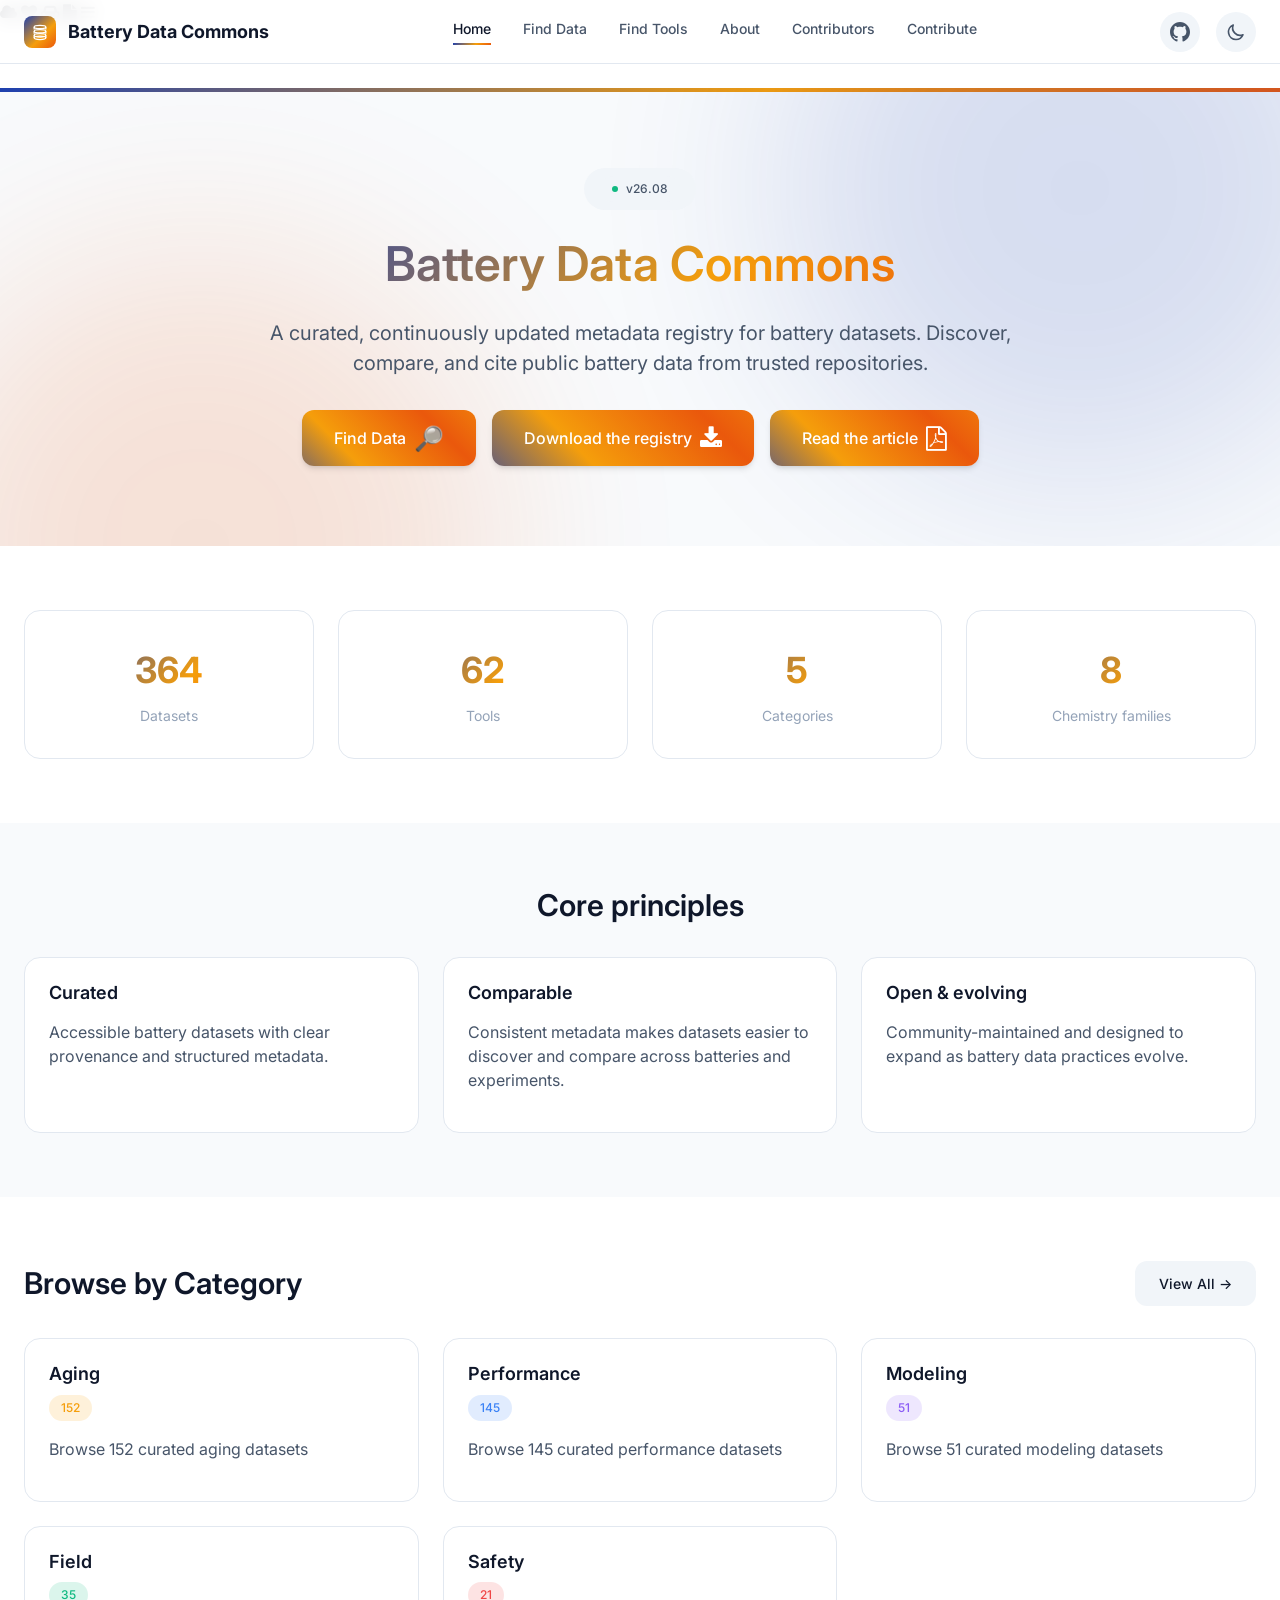
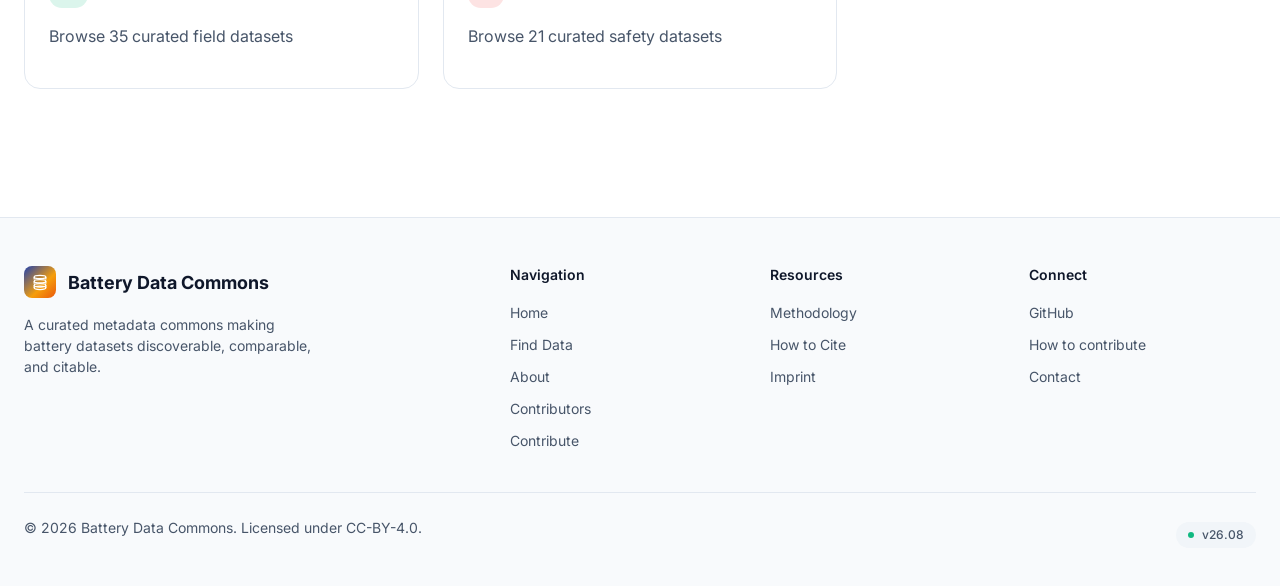
==== BatteryDataCommons/index.html @ bd3ab583 "Update index.html" ====
<!DOCTYPE html>
<html lang="en">

<head>
  <meta charset="UTF-8">
  <script>
    (function () {
      const savedTheme = localStorage.getItem('bdc-theme') || 'light';
      document.documentElement.setAttribute('data-theme', savedTheme);
    })();
  </script>
  <meta name="viewport" content="width=device-width, initial-scale=1.0">
  <title>Battery Data Commons — Curated Metadata for Battery Datasets</title>
  <meta name="description"
    content="A curated, continuously updated metadata commons for battery datasets. Discover, compare, and cite public battery datasets from trusted repositories.">

  <!-- Fonts -->
  <link rel="preconnect" href="https://fonts.googleapis.com">
  <link rel="preconnect" href="https://fonts.gstatic.com" crossorigin>
  <link
    href="https://fonts.googleapis.com/css2?family=Inter:wght@400;500;600;700&family=JetBrains+Mono:wght@400;500&display=swap"
    rel="stylesheet">
  <!-- Styles -->
  <link rel="stylesheet" href="css/variables.css">
  <link rel="stylesheet" href="css/base.css">
  <link rel="stylesheet" href="css/components.css">
  <link rel="stylesheet" href="css/pages.css">
  <link rel="stylesheet" href="https://cdnjs.cloudflare.com/ajax/libs/font-awesome/4.7.0/css/font-awesome.min.css">

</head>

<body>
<i class="fa fa-cloud"></i>
<i class="fa fa-heart"></i>
<i class="fa fa-car"></i>
<i class="fa fa-file"></i>
<i class="fa fa-bars"></i>

  
  <!-- Navigation -->
  <nav class="nav">
    <div class="nav-inner">
      <a href="index.html" class="nav-logo">
        <div class="nav-logo-icon">
          <svg width="20" height="20" viewBox="0 0 24 24" fill="none" stroke="white" stroke-width="1.5">
            <!-- Bottom dataset container -->
            <ellipse cx="12" cy="19" rx="7" ry="2" />
            <path d="M5 16 L5 19 M19 16 L19 19" />
            <ellipse cx="12" cy="16" rx="7" ry="2" />
            <!-- Middle dataset container -->
            <path d="M5 11 L5 14 M19 11 L19 14" />
            <ellipse cx="12" cy="11" rx="7" ry="2" />
            <!-- Top dataset container -->
            <path d="M5 6 L5 9 M19 6 L19 9" />
            <ellipse cx="12" cy="6" rx="7" ry="2" />
          </svg>
        </div>
        <span>Battery Data Commons</span>
      </a>

      <ul class="nav-links">
        <li><a href="index.html" class="active">Home</a></li>
        <li><a href="find-data.html">Find Data</a></li>
        <li><a href="tools.html">Find Tools</a></li>
        <li><a href="about.html">About</a></li>
                <li><a href="members.html">Contributors</a></li>
                <li><a href="contribute.html">Contribute</a></li>
      </ul>

      <div class="nav-actions">
        <a href="https://github.com/BatteryCommons/BatteryCommons.github.io" target="_blank" rel="noopener"
          class="icon-link" aria-label="GitHub Repository">
          <svg xmlns="http://www.w3.org/2000/svg" width="20" height="20" viewBox="0 0 24 24" fill="currentColor"
            stroke="none">
            <path
              d="M12 0c-6.626 0-12 5.373-12 12 0 5.302 3.438 9.8 8.207 11.387.599.111.793-.261.793-.577v-2.234c-3.338.726-4.033-1.416-4.033-1.416-.546-1.387-1.333-1.756-1.333-1.756-1.089-.745.083-.729.083-.729 1.205.084 1.839 1.237 1.839 1.237 1.07 1.834 2.807 1.304 3.492.997.107-.775.418-1.305.762-1.604-2.665-.305-5.467-1.334-5.467-5.931 0-1.311.469-2.381 1.236-3.221-.124-.303-.535-1.524.117-3.176 0 0 1.008-.322 3.301 1.23.957-.266 1.983-.399 3.003-.404 1.02.005 2.047.138 3.006.404 2.291-1.552 3.297-1.23 3.297-1.23.653 1.653.242 2.874.118 3.176.77.84 1.235 1.911 1.235 3.221 0 4.609-2.807 5.624-5.479 5.921.43.372.823 1.102.823 2.222v3.293c0 .319.192.694.801.576 4.765-1.589 8.199-6.086 8.199-11.386 0-6.627-5.373-12-12-12z">
            </path>
          </svg>
        </a>
        <button class="theme-toggle" onclick="BDCUI.toggleTheme()" aria-label="Toggle theme">
          <svg xmlns="http://www.w3.org/2000/svg" fill="none" viewBox="0 0 24 24" stroke="currentColor">
            <path stroke-linecap="round" stroke-linejoin="round" stroke-width="2"
              d="M20.354 15.354A9 9 0 018.646 3.646 9.003 9.003 0 0012 21a9.003 9.003 0 008.354-5.646z" />
          </svg>
        </button>
        <button class="nav-toggle" onclick="BDCUI.toggleMobileNav()" aria-label="Toggle menu">
          <svg width="24" height="24" viewBox="0 0 24 24" fill="none" stroke="currentColor" stroke-width="2">
            <line x1="3" y1="6" x2="21" y2="6" />
            <line x1="3" y1="12" x2="21" y2="12" />
            <line x1="3" y1="18" x2="21" y2="18" />
          </svg>
        </button>
      </div>
    </div>
  </nav>

  <main>
    <!-- Hero Section -->
    <section class="hero">
      <div class="hero-bg">
        <div class="hero-bg-gradient"></div>
        <div class="hero-bg-gradient"></div>
      </div>
      <div class="container hero-content">
        <div class="hero-badge">
          <span class="version-badge">v26.08</span>
        </div>
        <h1>Battery Data Commons</h1>
        <p>A curated, continuously updated metadata registry for battery datasets. Discover, compare, and cite public
          battery data from trusted repositories.</p>
        <div class="hero-actions">
          <a href="find-data.html" class="btn btn-primary-animated btn-lg">
            Find Data <i style="font-size:24px" class="fa">&#128270;</i>
          </a>
            <a href="releases/datasets.jsonl" class="btn btn-primary-animated btn-lg">
            Download the registry <i style="font-size:24px" class="fa">&#xf019;</i>
           </a>
          <a href="https://doi.org/10.1016/j.egyai.2021.100081" class="btn btn-primary-animated btn-lg">
            Read the article <i style="font-size:24px" class="fa">&#xf1c1;</i>
          </a>     
        </div>
      </div>
    </section>

    <!-- Stats Section -->
    <section class="section">
      <div class="container">
        <div class="grid grid-4" id="stats-grid">
          <!-- Stats loaded dynamically -->
        </div>
      </div>
    </section>

    <!-- Core Principles Section -->
    <section class="section" style="background: var(--color-bg-secondary);">
      <div class="container">
        <h2 class="text-center mb-8">Core principles</h2>
        <div class="grid grid-3">
          <div class="card">
            <div class="card-header">
              <h3 class="card-title">Curated</h3>
            </div>
            <div class="card-body">
              <p>Accessible battery datasets with clear provenance and structured metadata.</p>
            </div>
          </div>
          <div class="card">
            <div class="card-header">
              <h3 class="card-title">Comparable</h3>
            </div>
            <div class="card-body">
              <p>Consistent metadata makes datasets easier to discover and compare across batteries and experiments.</p>
            </div>
          </div>
          <div class="card">
            <div class="card-header">
              <h3 class="card-title">Open &amp; evolving</h3>
            </div>
            <div class="card-body">
              <p>Community-maintained and designed to expand as battery data practices evolve.</p>
            </div>
          </div>
        </div>
      </div>
    </section>

    <!-- Categories Preview -->
    <section class="section">
      <div class="container">
        <div class="flex justify-between items-center mb-8">
          <h2>Browse by Category</h2>
          <a href="find-data.html" class="btn btn-secondary">View All →</a>
        </div>
        <div class="grid grid-3" id="categories-grid">
          <!-- Categories loaded dynamically -->
        </div>
      </div>
    </section>
  </main>

  <!-- Footer -->
  <footer class="footer">
    <div class="container">
      <div class="footer-grid">
        <div class="footer-brand">
          <a href="index.html" class="nav-logo">
            <div class="nav-logo-icon">
              <svg width="20" height="20" viewBox="0 0 24 24" fill="none" stroke="white" stroke-width="1.5">
                <!-- Bottom dataset container -->
                <ellipse cx="12" cy="19" rx="7" ry="2" />
                <path d="M5 16 L5 19 M19 16 L19 19" />
                <ellipse cx="12" cy="16" rx="7" ry="2" />
                <!-- Middle dataset container -->
                <path d="M5 11 L5 14 M19 11 L19 14" />
                <ellipse cx="12" cy="11" rx="7" ry="2" />
                <!-- Top dataset container -->
                <path d="M5 6 L5 9 M19 6 L19 9" />
                <ellipse cx="12" cy="6" rx="7" ry="2" />
              </svg>
            </div>
            <span>Battery Data Commons</span>
          </a>
          <p>A curated metadata commons making battery datasets discoverable, comparable, and citable.</p>
        </div>
        <div>
          <h4 class="footer-title">Navigation</h4>
          <ul class="footer-links">
            <li><a href="index.html">Home</a></li>
            <li><a href="find-data.html">Find Data</a></li>
            <li><a href="about.html">About</a></li>
                        <li><a href="members.html">Contributors</a></li>
                        <li><a href="contribute.html">Contribute</a></li>
          </ul>
        </div>
        <div>
          <h4 class="footer-title">Resources</h4>
          <ul class="footer-links">
            <li><a href="about.html#methodology">Methodology</a></li>
            <li><a href="about.html#citation">How to Cite</a></li>
            <li><a href="imprint.html">Imprint</a></li>
          </ul>
        </div>
        <div>
          <h4 class="footer-title">Connect</h4>
          <ul class="footer-links">
            <li><a href="https://batterydatacommons.org/BatteryDataCommons" target="_blank"
                rel="noopener">GitHub</a></li>
                        <li><a href="contribute.html">How to contribute</a></li>
            <li><a href="marwan.hassini@univ-eiffel.fr">Contact</a></li>
          </ul>
        </div>
      </div>
      <div class="footer-bottom">
        <p>© 2026 Battery Data Commons. Licensed under CC-BY-4.0.</p>
        <span class="version-badge">v26.08</span>
      </div>
    </div>
  </footer>

  <!-- Scripts -->
  <script src="js/data.js"></script>
  <script src="js/ui.js"></script>
  <script>
    // Initialize homepage
    document.addEventListener('DOMContentLoaded', async function () {
      await BDC.loadCatalogue();
      const stats = BDC.getStats();

      // Render stats
      document.getElementById('stats-grid').innerHTML = BDCUI.renderStatsCards(stats);

      // Render categories
      const categoryCards = Object.entries(stats.categories)
        .sort((a, b) => b[1] - a[1])
        .map(([cat, count]) => `
          <a href="find-data.html?category=${cat}" class="card" style="text-decoration: none;">
            <div class="card-header">
              <h3 class="card-title">${BDC.formatCategory(cat)}</h3>
              <span class="badge badge-${cat}">${count}</span>
            </div>
            <div class="card-body">
              <p>Browse ${count} curated ${BDC.formatCategory(cat).toLowerCase()} datasets</p>
            </div>
          </a>
        `).join('');

      document.getElementById('categories-grid').innerHTML = categoryCards;
    });
  </script>
</body>

</html>
---- BatteryDataCommons/css/variables.css ----
/* ============================================
   Battery Data Commons — Design System Variables
   ============================================ */

:root {
  /* Color Palette — Light Mode */
  --color-bg-primary: #ffffff;
  --color-bg-secondary: #f8fafc;
  --color-bg-tertiary: #f1f5f9;
  --color-bg-card: #ffffff;
  --color-bg-hover: #e2e8f0;

  --color-text-primary: #0f172a;
  --color-text-secondary: #475569;
  --color-text-tertiary: #94a3b8;
  --color-text-inverse: #ffffff;

  /* Accent Colors — Blue Gold Energy Theme */
  --color-accent-primary: #1e40af;
  /* Deep Blue */
  --color-accent-secondary: #f59e0b;
  /* Gold */
  --color-accent-tertiary: #ea580c;
  /* Orange */
  --color-accent-gradient: linear-gradient(135deg, #1e40af 0%, #f59e0b 60%, #ea580c 100%);

  /* Category Colors */
  --color-cat-performance: #3b82f6;
  --color-cat-durability: #f59e0b;
  --color-cat-field: #10b981;
  --color-cat-modelling: #8b5cf6;
  --color-cat-safety: #ef4444;
  --color-cat-diagnostics: #ec4899;

  /* Semantic Colors */
  --color-success: #10b981;
  --color-warning: #f59e0b;
  --color-error: #ef4444;
  --color-info: #0ea5e9;

  /* Borders */
  --color-border: #e2e8f0;
  --color-border-hover: #cbd5e1;

  /* Shadows */
  --shadow-sm: 0 1px 2px 0 rgb(0 0 0 / 0.05);
  --shadow-md: 0 4px 6px -1px rgb(0 0 0 / 0.1), 0 2px 4px -2px rgb(0 0 0 / 0.1);
  --shadow-lg: 0 10px 15px -3px rgb(0 0 0 / 0.1), 0 4px 6px -4px rgb(0 0 0 / 0.1);
  --shadow-xl: 0 20px 25px -5px rgb(0 0 0 / 0.1), 0 8px 10px -6px rgb(0 0 0 / 0.1);
  --shadow-glow: 0 0 20px rgb(14 165 233 / 0.3);

  /* Typography */
  --font-sans: 'Inter', -apple-system, BlinkMacSystemFont, 'Segoe UI', sans-serif;
  --font-mono: 'JetBrains Mono', 'Fira Code', monospace;

  --text-xs: 0.75rem;
  --text-sm: 0.875rem;
  --text-base: 1rem;
  --text-lg: 1.125rem;
  --text-xl: 1.25rem;
  --text-2xl: 1.5rem;
  --text-3xl: 1.875rem;
  --text-4xl: 2.25rem;
  --text-5xl: 3rem;

  --font-normal: 400;
  --font-medium: 500;
  --font-semibold: 600;
  --font-bold: 700;

  --leading-tight: 1.25;
  --leading-normal: 1.5;
  --leading-relaxed: 1.75;

  /* Spacing */
  --space-1: 0.25rem;
  --space-2: 0.5rem;
  --space-3: 0.75rem;
  --space-4: 1rem;
  --space-5: 1.25rem;
  --space-6: 1.5rem;
  --space-8: 2rem;
  --space-10: 2.5rem;
  --space-12: 3rem;
  --space-16: 4rem;
  --space-20: 5rem;
  --space-24: 6rem;

  /* Border Radius */
  --radius-sm: 0.25rem;
  --radius-md: 0.5rem;
  --radius-lg: 0.75rem;
  --radius-xl: 1rem;
  --radius-2xl: 1.5rem;
  --radius-full: 9999px;

  /* Transitions */
  --transition-fast: 150ms ease;
  --transition-base: 200ms ease;
  --transition-slow: 300ms ease;

  /* Layout */
  --max-width: 1280px;
  --nav-height: 4rem;
}

/* Dark Mode */
[data-theme="dark"] {
  --color-bg-primary: #0f172a;
  --color-bg-secondary: #1e293b;
  --color-bg-tertiary: #334155;
  --color-bg-card: #1e293b;
  --color-bg-hover: #334155;

  --color-text-primary: #f8fafc;
  --color-text-secondary: #cbd5e1;
  --color-text-tertiary: #64748b;
  --color-text-inverse: #0f172a;

  --color-border: #334155;
  --color-border-hover: #475569;

  --shadow-sm: 0 1px 2px 0 rgb(0 0 0 / 0.3);
  --shadow-md: 0 4px 6px -1px rgb(0 0 0 / 0.4), 0 2px 4px -2px rgb(0 0 0 / 0.3);
  --shadow-lg: 0 10px 15px -3px rgb(0 0 0 / 0.4), 0 4px 6px -4px rgb(0 0 0 / 0.3);
  --shadow-xl: 0 20px 25px -5px rgb(0 0 0 / 0.5), 0 8px 10px -6px rgb(0 0 0 / 0.4);
}
---- BatteryDataCommons/css/base.css ----
/* ============================================
   Battery Data Commons — Base Styles
   ============================================ */

/* Reset */
*,
*::before,
*::after {
    box-sizing: border-box;
    margin: 0;
    padding: 0;
}

html {
    font-size: 16px;
    scroll-behavior: smooth;
    -webkit-font-smoothing: antialiased;
    -moz-osx-font-smoothing: grayscale;
}

body {
    font-family: var(--font-sans);
    font-size: var(--text-base);
    line-height: var(--leading-normal);
    color: var(--color-text-primary);
    background-color: var(--color-bg-primary);
    min-height: 100vh;
    transition: background-color var(--transition-base), color var(--transition-base);
}

/* Typography */
h1,
h2,
h3,
h4,
h5,
h6 {
    font-weight: var(--font-semibold);
    line-height: var(--leading-tight);
    color: var(--color-text-primary);
}

h1 {
    font-size: var(--text-4xl);
}

h2 {
    font-size: var(--text-3xl);
}

h3 {
    font-size: var(--text-2xl);
}

h4 {
    font-size: var(--text-xl);
}

h5 {
    font-size: var(--text-lg);
}

h6 {
    font-size: var(--text-base);
}

p {
    margin-bottom: var(--space-4);
    color: var(--color-text-secondary);
}

a {
    color: var(--color-accent-primary);
    text-decoration: none;
    transition: color var(--transition-fast);
}

a:hover {
    color: var(--color-accent-secondary);
}

code,
pre {
    font-family: var(--font-mono);
    font-size: var(--text-sm);
}

code {
    background-color: var(--color-bg-tertiary);
    padding: var(--space-1) var(--space-2);
    border-radius: var(--radius-sm);
}

/* Images */
img {
    max-width: 100%;
    height: auto;
    display: block;
}

/* Lists */
ul,
ol {
    padding-left: var(--space-6);
    margin-bottom: var(--space-4);
}

li {
    margin-bottom: var(--space-2);
}

/* Container */
.container {
    max-width: var(--max-width);
    margin: 0 auto;
    padding: 0 var(--space-6);
}

/* Section */
.section {
    padding: var(--space-16) 0;
}

.section-sm {
    padding: var(--space-8) 0;
}

.section-lg {
    padding: var(--space-24) 0;
}

/* Grid */
.grid {
    display: grid;
    gap: var(--space-6);
}

.grid-2 {
    grid-template-columns: repeat(2, 1fr);
}

.grid-3 {
    grid-template-columns: repeat(3, 1fr);
}

.grid-4 {
    grid-template-columns: repeat(4, 1fr);
}

@media (max-width: 1024px) {
    .grid-4 {
        grid-template-columns: repeat(2, 1fr);
    }

    .grid-3 {
        grid-template-columns: repeat(2, 1fr);
    }
}

@media (max-width: 640px) {

    .grid-4,
    .grid-3,
    .grid-2 {
        grid-template-columns: 1fr;
    }
}

/* Flex utilities */
.flex {
    display: flex;
}

.flex-col {
    flex-direction: column;
}

.flex-wrap {
    flex-wrap: wrap;
}

.items-center {
    align-items: center;
}

.items-start {
    align-items: flex-start;
}

.justify-center {
    justify-content: center;
}

.justify-between {
    justify-content: space-between;
}

.gap-2 {
    gap: var(--space-2);
}

.gap-4 {
    gap: var(--space-4);
}

.gap-6 {
    gap: var(--space-6);
}

.gap-8 {
    gap: var(--space-8);
}

/* Text utilities */
.text-center {
    text-align: center;
}

.text-sm {
    font-size: var(--text-sm);
}

.text-lg {
    font-size: var(--text-lg);
}

.text-xl {
    font-size: var(--text-xl);
}

.text-2xl {
    font-size: var(--text-2xl);
}

.text-muted {
    color: var(--color-text-tertiary);
}

.font-medium {
    font-weight: var(--font-medium);
}

.font-semibold {
    font-weight: var(--font-semibold);
}

.font-bold {
    font-weight: var(--font-bold);
}

.font-mono {
    font-family: var(--font-mono);
}

/* Spacing utilities */
.mt-4 {
    margin-top: var(--space-4);
}

.mt-6 {
    margin-top: var(--space-6);
}

.mt-8 {
    margin-top: var(--space-8);
}

.mb-4 {
    margin-bottom: var(--space-4);
}

.mb-6 {
    margin-bottom: var(--space-6);
}

.mb-8 {
    margin-bottom: var(--space-8);
}

/* Visibility */
.sr-only {
    position: absolute;
    width: 1px;
    height: 1px;
    padding: 0;
    margin: -1px;
    overflow: hidden;
    clip: rect(0, 0, 0, 0);
    border: 0;
}

/* Animation */
@keyframes fadeIn {
    from {
        opacity: 0;
        transform: translateY(10px);
    }

    to {
        opacity: 1;
        transform: translateY(0);
    }
}

@keyframes pulse {

    0%,
    100% {
        opacity: 1;
    }

    50% {
        opacity: 0.7;
    }
}

@keyframes shimmer {
    0% {
        background-position: -200% 0;
    }

    100% {
        background-position: 200% 0;
    }
}

.animate-fade-in {
    animation: fadeIn 0.5s ease forwards;
}

.animate-pulse {
    animation: pulse 2s ease-in-out infinite;
}
---- BatteryDataCommons/css/components.css ----
/* ============================================
   Battery Data Commons — Components
   ============================================ */

/* Navigation */
.nav {
    position: fixed;
    top: 0;
    left: 0;
    right: 0;
    height: var(--nav-height);
    background: var(--color-bg-primary);
    border-bottom: 1px solid var(--color-border);
    z-index: 1000;
    backdrop-filter: blur(10px);
    background-color: rgba(255, 255, 255, 0.9);
    transition: background-color var(--transition-base);
}

[data-theme="dark"] .nav {
    background-color: rgba(15, 23, 42, 0.9);
}

.nav-inner {
    max-width: var(--max-width);
    margin: 0 auto;
    padding: 0 var(--space-6);
    height: 100%;
    display: flex;
    align-items: center;
    justify-content: space-between;
}

.nav-logo {
    display: flex;
    align-items: center;
    gap: var(--space-3);
    font-weight: var(--font-bold);
    font-size: var(--text-lg);
    color: var(--color-text-primary);
}

.nav-logo-icon {
    width: 32px;
    height: 32px;
    background: var(--color-accent-gradient);
    border-radius: var(--radius-md);
    display: flex;
    align-items: center;
    justify-content: center;
}

.nav-links {
    display: flex;
    align-items: center;
    gap: var(--space-8);
    list-style: none;
    padding: 0;
    margin: 0;
}

.nav-links a {
    color: var(--color-text-secondary);
    font-weight: var(--font-medium);
    font-size: var(--text-sm);
    padding: var(--space-2) 0;
    position: relative;
    transition: color var(--transition-fast);
}

.nav-links a::after {
    content: '';
    position: absolute;
    bottom: 0;
    left: 0;
    width: 0;
    height: 2px;
    background: var(--color-accent-gradient);
    transition: width var(--transition-base);
}

.nav-links a:hover,
.nav-links a.active {
    color: var(--color-text-primary);
}

.nav-links a:hover::after,
.nav-links a.active::after {
    width: 100%;
}

.nav-actions {
    display: flex;
    align-items: center;
    gap: var(--space-4);
}

/* Theme Toggle */
/* Theme Toggle & Icon Links */
.theme-toggle,
.icon-link {
    background: var(--color-bg-tertiary);
    border: none;
    width: 40px;
    height: 40px;
    border-radius: var(--radius-full);
    display: flex;
    align-items: center;
    justify-content: center;
    cursor: pointer;
    transition: background-color var(--transition-fast);
}

.theme-toggle:hover,
.icon-link:hover {
    background: var(--color-bg-hover);
}

.theme-toggle svg,
.icon-link svg {
    width: 20px;
    height: 20px;
    color: var(--color-text-secondary);
}

/* Buttons */
.btn {
    display: inline-flex;
    align-items: center;
    justify-content: center;
    gap: var(--space-2);
    padding: var(--space-3) var(--space-6);
    font-family: var(--font-sans);
    font-size: var(--text-sm);
    font-weight: var(--font-medium);
    border-radius: var(--radius-lg);
    border: none;
    cursor: pointer;
    transition: all var(--transition-fast);
    text-decoration: none;
}

.btn-primary {
    background: var(--color-accent-gradient);
    color: white;
    box-shadow: var(--shadow-md);
}

.btn-primary:hover {
    transform: translateY(-2px);
    box-shadow: var(--shadow-lg), var(--shadow-glow);
    color: white;
}

/* Animated gradient button for hero CTA */
.btn-primary-animated {
    background: linear-gradient(45deg, #1e40af 0%, #f59e0b 25%, #ea580c 50%, #f59e0b 75%, #1e40af 100%);
    background-size: 200% 200%;
    animation: diagonalFlow 3s ease infinite;
    color: white;
    box-shadow: var(--shadow-md);
}

.btn-primary-animated:hover {
    transform: translateY(-2px);
    box-shadow: var(--shadow-lg), 0 0 20px rgba(245, 158, 11, 0.4);
    color: white;
}

@keyframes diagonalFlow {
    0% {
        background-position: 0% 0%;
    }

    50% {
        background-position: 100% 100%;
    }

    100% {
        background-position: 0% 0%;
    }
}

.btn-secondary {
    background: var(--color-bg-tertiary);
    color: var(--color-text-primary);
}

.btn-secondary:hover {
    background: var(--color-bg-hover);
}

.btn-outline {
    background: transparent;
    border: 1px solid var(--color-border);
    color: var(--color-text-primary);
}

.btn-outline:hover {
    border-color: var(--color-accent-primary);
    color: var(--color-accent-primary);
}

/* Gradient outline button for action links */
.btn-outline-gradient {
    background: transparent;
    border: 2px solid transparent;
    background-image: linear-gradient(var(--color-bg-card), var(--color-bg-card)), var(--color-accent-gradient);
    background-origin: border-box;
    background-clip: padding-box, border-box;
    color: var(--color-accent-primary);
    font-weight: var(--font-semibold);
}

.btn-outline-gradient:hover {
    background-image: var(--color-accent-gradient);
    background-clip: padding-box;
    color: white;
    box-shadow: var(--shadow-md);
}

.btn-lg {
    padding: var(--space-4) var(--space-8);
    font-size: var(--text-base);
}

.btn-sm {
    padding: var(--space-2) var(--space-4);
    font-size: var(--text-xs);
}

/* Cards */
.card {
    background: var(--color-bg-card);
    border: 1px solid var(--color-border);
    border-radius: var(--radius-xl);
    padding: var(--space-6);
    transition: all var(--transition-base);
}

.card:hover {
    border-color: var(--color-border-hover);
    box-shadow: var(--shadow-lg);
    transform: translateY(-2px);
}

.card-header {
    margin-bottom: var(--space-4);
}

.card-title {
    font-size: var(--text-lg);
    font-weight: var(--font-semibold);
    margin-bottom: var(--space-2);
}

.card-subtitle {
    font-size: var(--text-sm);
    color: var(--color-text-tertiary);
}

.card-body {
    color: var(--color-text-secondary);
}

.card-footer {
    margin-top: var(--space-4);
    padding-top: var(--space-4);
    border-top: 1px solid var(--color-border);
}

/* Badges */
.badge {
    display: inline-flex;
    align-items: center;
    padding: var(--space-1) var(--space-3);
    font-size: var(--text-xs);
    font-weight: var(--font-medium);
    border-radius: var(--radius-full);
    background: var(--color-bg-tertiary);
    color: var(--color-text-secondary);
}

.badge-performance {
    background: rgba(59, 130, 246, 0.15);
    color: var(--color-cat-performance);
}

.badge-durability {
    background: rgba(245, 158, 11, 0.15);
    color: var(--color-cat-durability);
}

.badge-field {
    background: rgba(16, 185, 129, 0.15);
    color: var(--color-cat-field);
}

.badge-modelling {
    background: rgba(139, 92, 246, 0.15);
    color: var(--color-cat-modelling);
}

.badge-safety {
    background: rgba(239, 68, 68, 0.15);
    color: var(--color-cat-safety);
}

.badge-diagnostics {
    background: rgba(236, 72, 153, 0.15);
    color: var(--color-cat-diagnostics);
}

/* Stats Card */
.stat-card {
    text-align: center;
    padding: var(--space-8);
}

.stat-value {
    font-size: var(--text-4xl);
    font-weight: var(--font-bold);
    background: var(--color-accent-gradient);
    -webkit-background-clip: text;
    -webkit-text-fill-color: transparent;
    background-clip: text;
}

.stat-label {
    font-size: var(--text-sm);
    color: var(--color-text-tertiary);
    margin-top: var(--space-2);
}

/* Dataset Card */
.dataset-card {
    display: flex;
    flex-direction: column;
}

.dataset-card .card-header {
    display: flex;
    justify-content: space-between;
    align-items: flex-start;
    gap: var(--space-4);
}

.dataset-meta {
    display: flex;
    flex-wrap: wrap;
    gap: var(--space-2);
    margin-top: var(--space-3);
}

.dataset-doi {
    font-family: var(--font-mono);
    font-size: var(--text-xs);
    color: var(--color-text-tertiary);
    margin-top: var(--space-2);
}

/* Input */
.input {
    width: 100%;
    padding: var(--space-3) var(--space-4);
    font-family: var(--font-sans);
    font-size: var(--text-sm);
    color: var(--color-text-primary);
    background: var(--color-bg-secondary);
    border: 1px solid var(--color-border);
    border-radius: var(--radius-lg);
    transition: all var(--transition-fast);
}

.input:focus {
    outline: none;
    border-color: var(--color-accent-primary);
    box-shadow: 0 0 0 3px rgba(14, 165, 233, 0.1);
}

.input::placeholder {
    color: var(--color-text-tertiary);
}

body.modal-open {
    overflow: hidden;
}

.correction-callout {
    padding: var(--space-5) var(--space-6);
    transition: none;
}

.correction-callout:hover {
    border-color: var(--color-border);
    box-shadow: none;
    transform: none;
}

.correction-callout h2 {
    margin-bottom: var(--space-2);
    font-size: var(--text-lg);
}

.correction-callout-inner {
    display: flex;
    justify-content: space-between;
    align-items: flex-start;
    gap: var(--space-4);
}

.correction-callout-inner p {
    margin: 0;
    max-width: 62ch;
    color: var(--color-text-secondary);
    font-size: var(--text-sm);
    line-height: 1.5;
}

.correction-modal {
    position: fixed;
    inset: 0;
    z-index: 1200;
    display: flex;
    align-items: center;
    justify-content: center;
    padding: var(--space-4);
    background: rgba(15, 23, 42, 0.65);
    backdrop-filter: blur(6px);
}

.correction-modal[hidden] {
    display: none;
}

.correction-dialog {
    width: min(100%, 680px);
    background: var(--color-bg-card);
    border: 1px solid var(--color-border);
    border-radius: var(--radius-xl);
    box-shadow: var(--shadow-lg);
    padding: var(--space-6);
}

.correction-dialog-header {
    display: flex;
    justify-content: space-between;
    align-items: flex-start;
    gap: var(--space-4);
    margin-bottom: var(--space-4);
}

.correction-dialog-header h3 {
    margin-bottom: var(--space-2);
}

.correction-summary {
    margin: 0;
    color: var(--color-text-tertiary);
}

.correction-close {
    width: 40px;
    height: 40px;
    border: 1px solid var(--color-border);
    border-radius: var(--radius-full);
    background: transparent;
    color: var(--color-text-secondary);
    cursor: pointer;
    font-size: var(--text-lg);
    line-height: 1;
    transition: all var(--transition-base);
}

.correction-close:hover {
    border-color: var(--color-accent-primary);
    color: var(--color-accent-primary);
}

.correction-form {
    display: flex;
    flex-direction: column;
    gap: var(--space-4);
}

.correction-field {
    display: flex;
    flex-direction: column;
    gap: var(--space-2);
}

.correction-label {
    font-size: var(--text-sm);
    font-weight: var(--font-medium);
}

.correction-textarea {
    min-height: 140px;
    resize: vertical;
    font-family: inherit;
}

.correction-note {
    margin: 0;
    color: var(--color-text-tertiary);
    font-size: var(--text-sm);
}

.correction-actions {
    display: flex;
    justify-content: flex-end;
    gap: var(--space-3);
    flex-wrap: wrap;
}

/* Search Box */
.search-box {
    position: relative;
}

.search-box .search-icon {
    position: absolute;
    left: var(--space-4);
    top: 50%;
    transform: translateY(-50%);
    color: var(--color-text-tertiary);
    width: 20px;
    height: 20px;
}

.search-box .input {
    padding-left: var(--space-12);
}

/* Checkbox & Filter */
.filter-group {
    margin-bottom: var(--space-6);
}

.filter-title {
    font-size: var(--text-sm);
    font-weight: var(--font-semibold);
    color: var(--color-text-primary);
    margin-bottom: var(--space-3);
}

.filter-option {
    display: flex;
    align-items: center;
    gap: var(--space-3);
    padding: var(--space-2) 0;
    cursor: pointer;
}

.filter-option input[type="checkbox"] {
    width: 18px;
    height: 18px;
    accent-color: var(--color-accent-primary);
    cursor: pointer;
}

.filter-option label {
    font-size: var(--text-sm);
    color: var(--color-text-secondary);
    cursor: pointer;
    flex: 1;
}

.filter-option .count {
    font-size: var(--text-xs);
    color: var(--color-text-tertiary);
}

/* Compact chemistry discovery chips — neutral, small, and low-chrome. */
.filter-group-compact {
    margin-bottom: var(--space-6);
}

.filter-chip-list {
    display: flex;
    flex-wrap: wrap;
    gap: 0.4rem;
}

.filter-chip {
    display: inline-flex;
    align-items: center;
    gap: 0.3rem;
    min-height: 28px;
    padding: 0.35rem 0.55rem;
    border: 1px solid var(--color-border);
    border-radius: var(--radius-full);
    background: transparent;
    color: var(--color-text-secondary);
    font-family: var(--font-sans);
    font-size: 0.6875rem;
    font-weight: var(--font-medium);
    line-height: 1;
    cursor: pointer;
    transition: background-color var(--transition-fast), border-color var(--transition-fast), color var(--transition-fast);
}

.filter-chip:hover {
    border-color: var(--color-text-tertiary);
    background: var(--color-bg-secondary);
    color: var(--color-text-primary);
}

.filter-chip.is-active {
    border-color: var(--color-text-primary);
    background: var(--color-text-primary);
    color: var(--color-bg-primary);
}

.filter-chip-count {
    font-size: 0.625rem;
    font-variant-numeric: tabular-nums;
    opacity: 0.58;
}

/* Footer */
.footer {
    background: var(--color-bg-secondary);
    border-top: 1px solid var(--color-border);
    padding: var(--space-12) 0 var(--space-8);
    margin-top: var(--space-16);
}

.footer-grid {
    display: grid;
    grid-template-columns: 2fr 1fr 1fr 1fr;
    gap: var(--space-8);
}

@media (max-width: 768px) {
    .footer-grid {
        grid-template-columns: 1fr;
        gap: var(--space-6);
    }
}

.footer-brand {
    max-width: 300px;
}

.footer-brand p {
    font-size: var(--text-sm);
    margin-top: var(--space-4);
}

.footer-title {
    font-size: var(--text-sm);
    font-weight: var(--font-semibold);
    color: var(--color-text-primary);
    margin-bottom: var(--space-4);
}

.footer-links {
    list-style: none;
    padding: 0;
    margin: 0;
}

.footer-links li {
    margin-bottom: var(--space-2);
}

.footer-links a {
    font-size: var(--text-sm);
    color: var(--color-text-secondary);
}

.footer-links a:hover {
    color: var(--color-accent-primary);
}

.footer-bottom {
    margin-top: var(--space-8);
    padding-top: var(--space-6);
    border-top: 1px solid var(--color-border);
    display: flex;
    justify-content: space-between;
    align-items: center;
    font-size: var(--text-sm);
    color: var(--color-text-tertiary);
}

@media (max-width: 640px) {
    .footer-bottom {
        flex-direction: column;
        gap: var(--space-4);
        text-align: center;
    }
}

/* Version Badge */
.version-badge {
    display: inline-flex;
    align-items: center;
    gap: var(--space-2);
    padding: var(--space-1) var(--space-3);
    background: var(--color-bg-tertiary);
    border-radius: var(--radius-full);
    font-size: var(--text-xs);
    font-weight: var(--font-medium);
    color: var(--color-text-secondary);
}

.version-badge::before {
    content: '';
    width: 6px;
    height: 6px;
    background: var(--color-success);
    border-radius: 50%;
}

/* Mobile Nav */
.nav-toggle {
    display: none;
    background: none;
    border: none;
    padding: var(--space-2);
    cursor: pointer;
}

@media (max-width: 768px) {
    .nav-toggle {
        display: flex;
    }

    .nav-links {
        position: fixed;
        top: var(--nav-height);
        left: 0;
        right: 0;
        background: var(--color-bg-primary);
        border-bottom: 1px solid var(--color-border);
        flex-direction: column;
        padding: var(--space-6);
        gap: var(--space-4);
        transform: translateY(-100%);
        opacity: 0;
        transition: all var(--transition-base);
    }

    .nav-links.open {
        transform: translateY(0);
        opacity: 1;
    }
}

@media (max-width: 640px) {
    .correction-callout-inner,
    .correction-actions {
        flex-direction: column;
        align-items: stretch;
    }

    .correction-dialog {
        padding: var(--space-5);
    }
}
---- BatteryDataCommons/css/pages.css ----
/* ============================================
   Battery Data Commons — Page Layouts
   ============================================ */

/* Main Content Offset */
main {
    padding-top: var(--nav-height);
}

/* Hero Section */
.hero {
    background: var(--color-bg-secondary);
    padding: var(--space-20) 0;
    text-align: center;
    position: relative;
    overflow: hidden;
}

.hero::before {
    content: '';
    position: absolute;
    top: 0;
    left: 0;
    right: 0;
    height: 4px;
    background: var(--color-accent-gradient);
}

.hero-content {
    max-width: 800px;
    margin: 0 auto;
    position: relative;
    z-index: 1;
}

.hero-badge {
    display: inline-flex;
    align-items: center;
    gap: var(--space-2);
    padding: var(--space-2) var(--space-4);
    background: var(--color-bg-tertiary);
    border-radius: var(--radius-full);
    font-size: var(--text-sm);
    color: var(--color-text-secondary);
    margin-bottom: var(--space-6);
}

.hero h1 {
    font-size: var(--text-5xl);
    margin-bottom: var(--space-6);
    background: var(--color-accent-gradient);
    -webkit-background-clip: text;
    -webkit-text-fill-color: transparent;
    background-clip: text;
}

.hero p {
    font-size: var(--text-xl);
    color: var(--color-text-secondary);
    margin-bottom: var(--space-8);
}

.hero-actions {
    display: flex;
    justify-content: center;
    gap: var(--space-4);
    flex-wrap: wrap;
}

/* Background Decoration */
.hero-bg {
    position: absolute;
    inset: 0;
    overflow: hidden;
    pointer-events: none;
}

.hero-bg-gradient {
    position: absolute;
    width: 600px;
    height: 600px;
    border-radius: 50%;
    filter: blur(100px);
    opacity: 0.15;
}

.hero-bg-gradient:nth-child(1) {
    top: -200px;
    right: -100px;
    background: var(--color-accent-primary);
}

.hero-bg-gradient:nth-child(2) {
    bottom: -300px;
    left: -100px;
    background: var(--color-accent-tertiary);
}

/* Find Data Page Layout - Independent Scroll Panels */
.find-data-layout {
    display: grid;
    grid-template-columns: 280px 1fr;
    gap: var(--space-8);
    height: calc(100vh - var(--nav-height) - var(--space-16));
    align-items: stretch;
}

@media (max-width: 1024px) {
    .find-data-layout {
        grid-template-columns: 1fr;
        height: auto;
    }
}

.sidebar {
    position: relative;
    background: var(--color-bg-card);
    border: 1px solid var(--color-border);
    border-radius: var(--radius-xl);
    padding: var(--space-6);
    overflow-y: auto;
    max-height: 100%;
}

/* Custom scrollbar for sidebar */
.sidebar::-webkit-scrollbar {
    width: 6px;
}

.sidebar::-webkit-scrollbar-track {
    background: transparent;
}

.sidebar::-webkit-scrollbar-thumb {
    background: var(--color-border);
    border-radius: 3px;
}

.sidebar::-webkit-scrollbar-thumb:hover {
    background: var(--color-text-tertiary);
}

@media (max-width: 1024px) {
    .sidebar {
        max-height: 400px;
        overflow-y: auto;
    }
}

.results-area {
    overflow-y: auto;
    max-height: 100%;
    padding-right: var(--space-2);
}

/* Custom scrollbar for results */
.results-area::-webkit-scrollbar {
    width: 6px;
}

.results-area::-webkit-scrollbar-track {
    background: transparent;
}

.results-area::-webkit-scrollbar-thumb {
    background: var(--color-border);
    border-radius: 3px;
}

.results-area::-webkit-scrollbar-thumb:hover {
    background: var(--color-text-tertiary);
}

@media (max-width: 1024px) {
    .results-area {
        max-height: none;
        overflow-y: visible;
        padding-right: 0;
    }
}

.results-header {
    display: flex;
    justify-content: space-between;
    align-items: center;
    margin-bottom: var(--space-6);
    flex-wrap: wrap;
    gap: var(--space-4);
    position: sticky;
    top: 0;
    background: var(--color-bg-primary);
    padding: var(--space-2) 0;
    z-index: 10;
}

.results-count {
    font-size: var(--text-lg);
    font-weight: var(--font-semibold);
}

.results-count span {
    color: var(--color-accent-primary);
}

.results-grid {
    display: grid;
    gap: var(--space-4);
}

/* Dataset Detail Page */
.dataset-detail {
    max-width: 900px;
    margin: 0 auto;
}

.dataset-detail-header {
    margin-bottom: var(--space-8);
}

.dataset-detail-header h1 {
    font-size: var(--text-3xl);
    margin-bottom: var(--space-4);
}

.dataset-detail-meta {
    display: flex;
    flex-wrap: wrap;
    gap: var(--space-3);
    margin-bottom: var(--space-4);
}

.dataset-detail-section {
    margin-bottom: var(--space-8);
}

.dataset-detail-section h2 {
    font-size: var(--text-xl);
    margin-bottom: var(--space-4);
    padding-bottom: var(--space-2);
    border-bottom: 1px solid var(--color-border);
}

.dataset-detail-grid {
    display: grid;
    grid-template-columns: repeat(2, 1fr);
    gap: var(--space-4);
}

@media (max-width: 640px) {
    .dataset-detail-grid {
        grid-template-columns: 1fr;
    }
}

.detail-item {
    padding: var(--space-4);
    background: var(--color-bg-secondary);
    border-radius: var(--radius-lg);
}

.detail-item-label {
    font-size: var(--text-xs);
    color: var(--color-text-tertiary);
    text-transform: uppercase;
    letter-spacing: 0.05em;
    margin-bottom: var(--space-1);
}

.detail-item-value {
    font-weight: var(--font-medium);
    color: var(--color-text-primary);
}

.cell-variants-summary {
    color: var(--color-text-secondary);
    margin-bottom: var(--space-4);
}


.variant-values-card {
    padding: var(--space-4);
    background: var(--color-bg-secondary);
    border-radius: var(--radius-lg);
}

.variant-value-group + .variant-value-group {
    margin-top: var(--space-4);
    padding-top: var(--space-4);
    border-top: 1px solid var(--color-border);
}

.variant-value-chips {
    display: flex;
    flex-wrap: wrap;
    gap: var(--space-2);
}

.variant-value-chip {
    display: inline-flex;
    align-items: center;
    padding: var(--space-2) var(--space-3);
    background: var(--color-bg-card);
    border: 1px solid var(--color-border);
    border-radius: var(--radius-full);
    color: var(--color-text-primary);
    font-size: var(--text-sm);
    font-weight: var(--font-medium);
    line-height: 1;
}

.cell-variants-table-wrap {
    overflow-x: auto;
    border: 1px solid var(--color-border);
    border-radius: var(--radius-lg);
    background: var(--color-bg-card);
}

.cell-variants-table {
    width: 100%;
    min-width: 560px;
    border-collapse: collapse;
    font-size: var(--text-sm);
}

.cell-variants-table th,
.cell-variants-table td {
    padding: var(--space-3) var(--space-4);
    text-align: left;
    vertical-align: top;
    border-bottom: 1px solid var(--color-border);
}

.cell-variants-table th {
    background: var(--color-bg-secondary);
    color: var(--color-text-tertiary);
    font-size: var(--text-xs);
    font-weight: var(--font-semibold);
    text-transform: uppercase;
    letter-spacing: 0.05em;
    white-space: nowrap;
}

.cell-variants-table tbody tr:last-child td {
    border-bottom: 0;
}


/* Modern dataset detail — dense technical datasheet */
.dataset-detail {
    max-width: 1120px;
}

.dataset-detail-modern {
    width: 100%;
    padding-bottom: var(--space-12);
}

.dataset-detail-modern .detail-breadcrumb {
    margin-bottom: var(--space-8);
    font-size: 0.8125rem;
}

.detail-hero {
    padding: 0 0 var(--space-8);
    margin-bottom: var(--space-8);
    border-bottom: 1px solid var(--color-border);
}

.detail-kicker {
    display: flex;
    align-items: center;
    gap: var(--space-3);
    margin-bottom: var(--space-4);
    color: var(--color-text-tertiary);
    font-size: var(--text-sm);
}

.detail-kicker .badge {
    padding: 0.35rem 0.65rem;
    font-size: 0.75rem;
    line-height: 1;
}

.detail-hero h1 {
    max-width: 820px;
    margin-bottom: var(--space-3);
    font-size: clamp(1.75rem, 2.6vw, 2.25rem);
    letter-spacing: -0.025em;
    line-height: 1.12;
}

.detail-summary {
    max-width: 820px;
    margin-bottom: var(--space-4);
    color: var(--color-text-secondary);
    font-size: 1.0625rem;
    line-height: 1.65;
}

.detail-meta-line {
    display: flex;
    flex-wrap: wrap;
    align-items: center;
    gap: 0;
    margin-top: var(--space-3);
    color: var(--color-text-tertiary);
    font-size: var(--text-sm);
}

.detail-meta-item {
    display: inline-flex;
    align-items: center;
}

.detail-meta-item:not(:last-child)::after {
    content: '·';
    margin: 0 var(--space-2);
    color: var(--color-border);
}

.detail-actions {
    display: flex;
    flex-wrap: wrap;
    gap: var(--space-2);
    margin-top: var(--space-6);
}

.detail-action {
    display: inline-flex;
    align-items: center;
    justify-content: center;
    min-height: 38px;
    padding: 0.5rem 0.8rem;
    border: 1px solid var(--color-border);
    border-radius: 10px;
    background: var(--color-bg-primary);
    color: var(--color-text-primary);
    font-size: var(--text-sm);
    font-weight: var(--font-medium);
    line-height: 1;
    cursor: pointer;
    transition: background-color var(--transition-fast), border-color var(--transition-fast), transform var(--transition-fast);
}

.detail-action:hover {
    background: var(--color-bg-secondary);
    border-color: var(--color-text-tertiary);
    color: var(--color-text-primary);
}

.detail-action-primary {
    border-color: var(--color-text-primary);
    background: var(--color-text-primary);
    color: var(--color-bg-primary);
}

.detail-action-primary:hover {
    background: var(--color-text-secondary);
    border-color: var(--color-text-secondary);
    color: var(--color-bg-primary);
}

.detail-action.is-disabled {
    cursor: default;
    opacity: 0.65;
}

.dataset-detail-modern .detail-modern-section,
.dataset-detail-modern > .dataset-detail-section {
    margin-bottom: var(--space-10);
}

.dataset-detail-modern .detail-section-heading {
    display: flex;
    align-items: baseline;
    justify-content: space-between;
    margin-bottom: var(--space-5);
    padding-bottom: var(--space-3);
    border-bottom: 1px solid var(--color-border);
}

.dataset-detail-modern .detail-section-heading h2,
.dataset-detail-modern > .dataset-detail-section > h2 {
    margin: 0;
    padding: 0;
    border: 0;
    font-size: 1.25rem;
    font-weight: var(--font-semibold);
    letter-spacing: -0.015em;
}

.detail-spec-groups {
    display: grid;
    grid-template-columns: repeat(2, minmax(0, 1fr));
    column-gap: clamp(2rem, 5vw, 4.5rem);
    row-gap: var(--space-7);
}

.detail-profile-section .detail-spec-groups {
    grid-template-columns: repeat(3, minmax(0, 1fr));
}

.detail-spec-group h3 {
    margin-bottom: var(--space-2);
    color: var(--color-text-secondary);
    font-size: 0.875rem;
    font-weight: var(--font-semibold);
    letter-spacing: -0.005em;
}

.detail-spec-group dl {
    margin: 0;
    border-top: 1px solid var(--color-border);
}

.detail-spec-row {
    display: grid;
    grid-template-columns: minmax(120px, 43%) minmax(0, 57%);
    gap: var(--space-4);
    align-items: start;
    min-height: 40px;
    padding: 0.55rem 0;
    border-bottom: 1px solid var(--color-border);
}

.detail-spec-row dt,
.detail-spec-row dd {
    margin: 0;
    min-width: 0;
    overflow-wrap: anywhere;
}

.detail-spec-row dt {
    color: var(--color-text-tertiary);
    font-size: 0.8125rem;
    line-height: 1.45;
}

.detail-spec-row dd {
    color: var(--color-text-primary);
    font-size: 0.875rem;
    font-weight: var(--font-medium);
    line-height: 1.45;
}

.detail-spec-row.is-missing dd {
    color: var(--color-text-tertiary);
    font-weight: var(--font-normal);
}

.detail-inline-chips {
    display: flex;
    flex-wrap: wrap;
    gap: 0.3rem;
}

.detail-inline-chip {
    display: inline-flex;
    align-items: center;
    padding: 0.2rem 0.45rem;
    border: 1px solid var(--color-border);
    border-radius: var(--radius-full);
    background: var(--color-bg-secondary);
    color: var(--color-text-primary);
    font-size: 0.75rem;
    font-weight: var(--font-medium);
    line-height: 1.1;
}

.dataset-detail-modern .cell-variants-summary {
    margin-bottom: var(--space-3);
    font-size: var(--text-sm);
}

.dataset-detail-modern .cell-variants-table-wrap {
    border: 0;
    border-top: 1px solid var(--color-border);
    border-bottom: 1px solid var(--color-border);
    border-radius: 0;
    background: transparent;
}

.dataset-detail-modern .cell-variants-table th {
    padding: 0.65rem 0.75rem;
    background: transparent;
    font-size: 0.7rem;
}

.dataset-detail-modern .cell-variants-table td {
    padding: 0.65rem 0.75rem;
    font-size: 0.8125rem;
}

.detail-publication-list {
    border-top: 1px solid var(--color-border);
}

.detail-publication {
    display: flex;
    align-items: flex-start;
    justify-content: space-between;
    gap: var(--space-4);
    padding: 0.8rem 0;
    border-bottom: 1px solid var(--color-border);
    color: var(--color-text-primary);
    font-size: var(--text-sm);
    line-height: 1.5;
}

.detail-publication:hover {
    color: var(--color-accent-primary);
}

.detail-empty-note {
    margin: 0;
    padding: 0.8rem 0;
    border-top: 1px solid var(--color-border);
    border-bottom: 1px solid var(--color-border);
    color: var(--color-text-tertiary);
    font-size: var(--text-sm);
}

.detail-correction {
    display: flex;
    align-items: center;
    justify-content: space-between;
    gap: var(--space-6);
    margin-top: var(--space-12);
    padding: var(--space-5) 0;
    border-top: 1px solid var(--color-border);
    border-bottom: 1px solid var(--color-border);
}

.detail-correction > div {
    display: flex;
    flex-direction: column;
    gap: 0.2rem;
}

.detail-correction strong {
    font-size: var(--text-sm);
}

.detail-correction span {
    color: var(--color-text-tertiary);
    font-size: 0.8125rem;
}

@media (max-width: 900px) {
    .detail-profile-section .detail-spec-groups {
        grid-template-columns: repeat(2, minmax(0, 1fr));
    }
}

@media (max-width: 720px) {
    .dataset-detail {
        max-width: 100%;
    }

    .detail-spec-groups,
    .detail-profile-section .detail-spec-groups {
        grid-template-columns: 1fr;
        row-gap: var(--space-6);
    }

    .detail-hero h1 {
        font-size: 2rem;
    }

    .detail-summary {
        font-size: 1rem;
    }

    .detail-correction {
        align-items: flex-start;
        flex-direction: column;
    }
}

@media (max-width: 480px) {
    .detail-spec-row {
        grid-template-columns: 1fr;
        gap: 0.2rem;
    }

    .detail-actions {
        width: 100%;
    }

    .detail-action {
        flex: 1 1 auto;
    }
}

/* About Page */
.about-content {
    max-width: 800px;
    margin: 0 auto;
}

.about-content h2 {
    font-size: var(--text-2xl);
    margin-top: var(--space-10);
    margin-bottom: var(--space-4);
}

.about-content h3 {
    font-size: var(--text-lg);
    margin-top: var(--space-6);
    margin-bottom: var(--space-3);
}

.about-content ul {
    list-style: none;
    padding: 0;
}

.about-content li {
    position: relative;
    padding-left: var(--space-6);
    margin-bottom: var(--space-3);
}

.about-content li::before {
    content: '';
    position: absolute;
    left: 0;
    top: 0.6em;
    width: 6px;
    height: 6px;
    background: var(--color-accent-primary);
    border-radius: 50%;
}

/* Contribute Page */
.contribute-steps {
    counter-reset: step;
}

.contribute-step {
    display: flex;
    gap: var(--space-6);
    margin-bottom: var(--space-8);
    position: relative;
}

.contribute-step::before {
    counter-increment: step;
    content: counter(step);
    flex-shrink: 0;
    width: 48px;
    height: 48px;
    background: var(--color-accent-gradient);
    color: white;
    border-radius: var(--radius-full);
    display: flex;
    align-items: center;
    justify-content: center;
    font-weight: var(--font-bold);
    font-size: var(--text-lg);
}

.contribute-step:not(:last-child)::after {
    content: '';
    position: absolute;
    left: 23px;
    top: 56px;
    width: 2px;
    height: calc(100% - 40px);
    background: var(--color-border);
}

.contribute-step-content h3 {
    font-size: var(--text-lg);
    margin-bottom: var(--space-2);
}

.contribute-step-content p {
    color: var(--color-text-secondary);
}

/* Empty State */
.empty-state {
    text-align: center;
    padding: var(--space-16) var(--space-8);
}

.empty-state-icon {
    width: 80px;
    height: 80px;
    margin: 0 auto var(--space-6);
    background: var(--color-bg-tertiary);
    border-radius: var(--radius-full);
    display: flex;
    align-items: center;
    justify-content: center;
}

.empty-state-icon svg {
    width: 40px;
    height: 40px;
    color: var(--color-text-tertiary);
}

.empty-state h3 {
    margin-bottom: var(--space-2);
}

.empty-state p {
    color: var(--color-text-secondary);
    max-width: 400px;
    margin: 0 auto;
}

/* Breadcrumb */
.breadcrumb {
    display: flex;
    align-items: center;
    gap: var(--space-2);
    font-size: var(--text-sm);
    color: var(--color-text-tertiary);
    margin-bottom: var(--space-6);
}

.breadcrumb a {
    color: var(--color-text-tertiary);
}

.breadcrumb a:hover {
    color: var(--color-accent-primary);
}

.breadcrumb-separator {
    color: var(--color-text-tertiary);
}
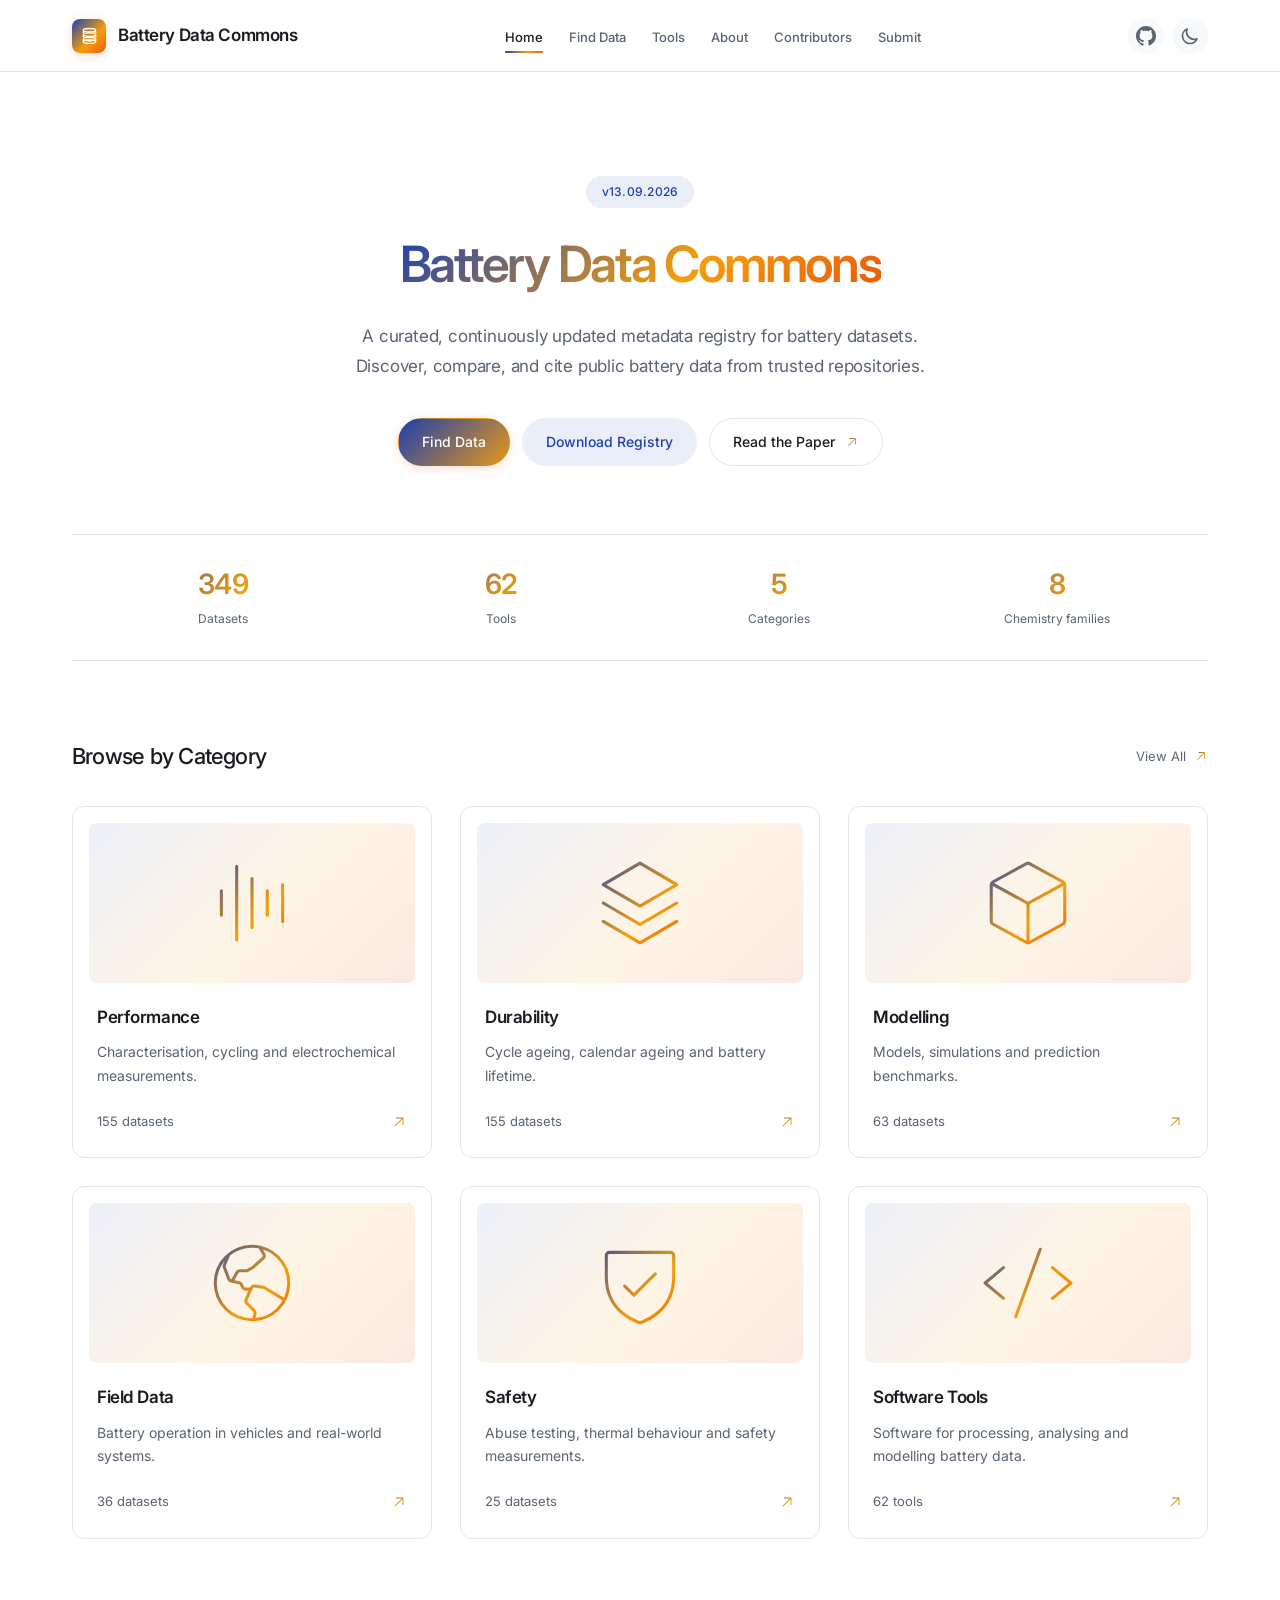
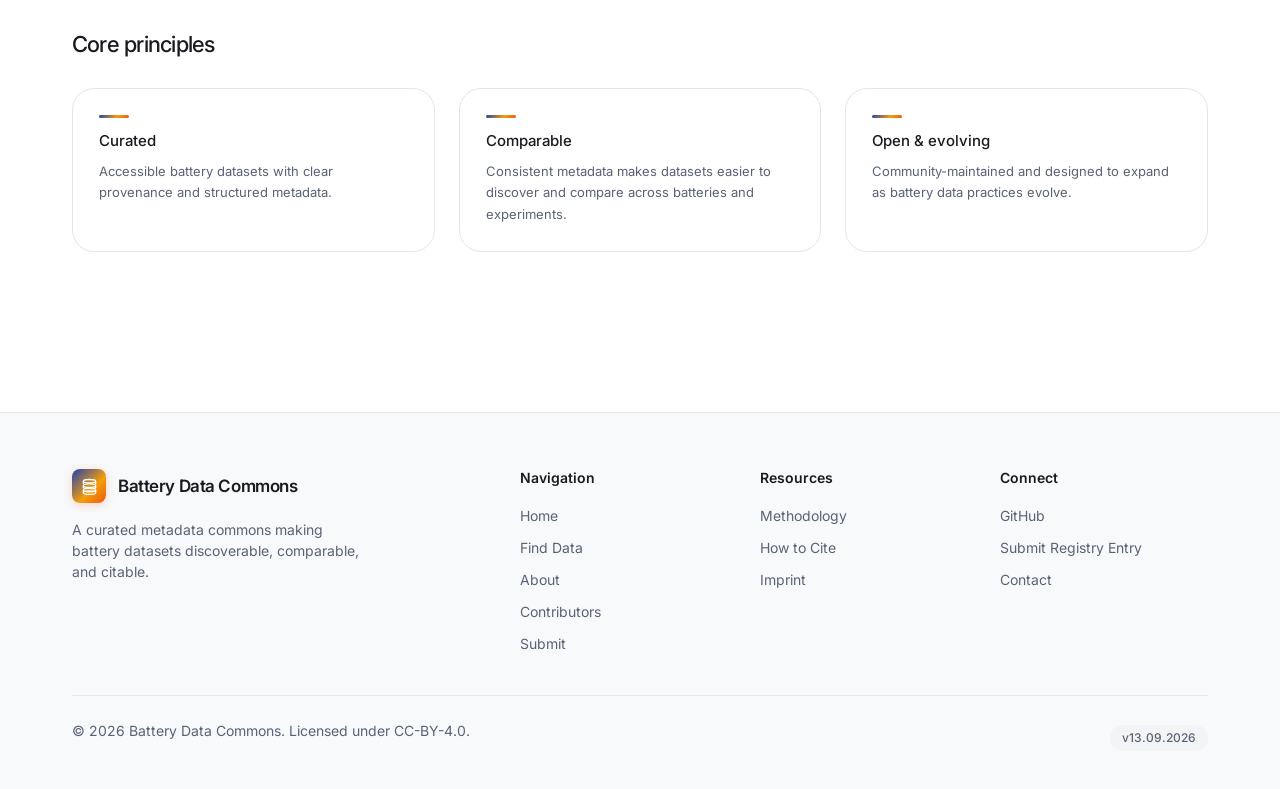
==== commit a102e531: "Release the v13.09.2026 registry and the refreshed interface The published mirror was still serving " ====
--- a/BatteryDataCommons/index.html
+++ b/BatteryDataCommons/index.html
@@ -20,23 +20,17 @@
   <link
     href="https://fonts.googleapis.com/css2?family=Inter:wght@400;500;600;700&family=JetBrains+Mono:wght@400;500&display=swap"
     rel="stylesheet">
+
   <!-- Styles -->
   <link rel="stylesheet" href="css/variables.css">
   <link rel="stylesheet" href="css/base.css">
   <link rel="stylesheet" href="css/components.css">
   <link rel="stylesheet" href="css/pages.css">
-  <link rel="stylesheet" href="https://cdnjs.cloudflare.com/ajax/libs/font-awesome/4.7.0/css/font-awesome.min.css">
-
+
+  <link rel="stylesheet" href="css/catalogue.css?v=20260917a">
 </head>
 
-<body>
-<i class="fa fa-cloud"></i>
-<i class="fa fa-heart"></i>
-<i class="fa fa-car"></i>
-<i class="fa fa-file"></i>
-<i class="fa fa-bars"></i>
-
-  
+<body class="home-page">
   <!-- Navigation -->
   <nav class="nav">
     <div class="nav-inner">
@@ -61,10 +55,10 @@
       <ul class="nav-links">
         <li><a href="index.html" class="active">Home</a></li>
         <li><a href="find-data.html">Find Data</a></li>
-        <li><a href="tools.html">Find Tools</a></li>
+        <li><a href="tools.html">Tools</a></li>
         <li><a href="about.html">About</a></li>
                 <li><a href="members.html">Contributors</a></li>
-                <li><a href="contribute.html">Contribute</a></li>
+                <li><a href="contribute.html">Submit</a></li>
       </ul>
 
       <div class="nav-actions">
@@ -97,33 +91,24 @@
   <main>
     <!-- Hero Section -->
     <section class="hero">
-      <div class="hero-bg">
-        <div class="hero-bg-gradient"></div>
-        <div class="hero-bg-gradient"></div>
-      </div>
       <div class="container hero-content">
-        <div class="hero-badge">
-          <span class="version-badge">v26.08</span>
+        <div class="release-line" data-release-details hidden>
+          <span class="version-badge">v13.09.2026</span>
         </div>
         <h1>Battery Data Commons</h1>
-        <p>A curated, continuously updated metadata registry for battery datasets. Discover, compare, and cite public
-          battery data from trusted repositories.</p>
+        <p class="hero-description"><span>A curated, continuously updated metadata registry for battery datasets.</span>
+          <span>Discover, compare, and cite public battery data from trusted repositories.</span></p>
         <div class="hero-actions">
-          <a href="find-data.html" class="btn btn-primary-animated btn-lg">
-            Find Data <i style="font-size:24px" class="fa">&#128270;</i>
-          </a>
-            <a href="releases/datasets.jsonl" class="btn btn-primary-animated btn-lg">
-            Download the registry <i style="font-size:24px" class="fa">&#xf019;</i>
-           </a>
-          <a href="https://doi.org/10.1016/j.egyai.2021.100081" class="btn btn-primary-animated btn-lg">
-            Read the article <i style="font-size:24px" class="fa">&#xf1c1;</i>
-          </a>     
+          <a href="find-data.html" class="catalogue-primary">Find Data</a>
+          <a data-excel-download class="catalogue-secondary" hidden>Download Registry</a>
+          <a href="https://www.sciencedirect.com/science/article/pii/S2666546821000355?via%3Dihub"
+            class="catalogue-paper" target="_blank" rel="noopener noreferrer">Read the Paper <span class="icon-mask icon-arrow action-arrow" aria-hidden="true"></span></a>
         </div>
       </div>
     </section>
 
     <!-- Stats Section -->
-    <section class="section">
+    <section class="section stats-section">
       <div class="container">
         <div class="grid grid-4" id="stats-grid">
           <!-- Stats loaded dynamically -->
@@ -131,8 +116,20 @@
       </div>
     </section>
 
+    <!-- Categories Preview -->
+    <section class="section category-section">
+      <div class="container">
+        <div class="section-heading">
+          <h2>Browse by Category</h2>
+          <a href="find-data.html" class="section-link">View All <span class="icon-mask icon-arrow action-arrow" aria-hidden="true"></span></a>
+        </div>
+        <div class="grid grid-3" id="categories-grid">
+          <!-- Categories loaded dynamically -->
+        </div>
+      </div>
+    </section>
     <!-- Core Principles Section -->
-    <section class="section" style="background: var(--color-bg-secondary);">
+    <section class="section principles-section">
       <div class="container">
         <h2 class="text-center mb-8">Core principles</h2>
         <div class="grid grid-3">
@@ -164,18 +161,6 @@
       </div>
     </section>
 
-    <!-- Categories Preview -->
-    <section class="section">
-      <div class="container">
-        <div class="flex justify-between items-center mb-8">
-          <h2>Browse by Category</h2>
-          <a href="find-data.html" class="btn btn-secondary">View All →</a>
-        </div>
-        <div class="grid grid-3" id="categories-grid">
-          <!-- Categories loaded dynamically -->
-        </div>
-      </div>
-    </section>
   </main>
 
   <!-- Footer -->
@@ -209,7 +194,7 @@
             <li><a href="find-data.html">Find Data</a></li>
             <li><a href="about.html">About</a></li>
                         <li><a href="members.html">Contributors</a></li>
-                        <li><a href="contribute.html">Contribute</a></li>
+                        <li><a href="contribute.html">Submit</a></li>
           </ul>
         </div>
         <div>
@@ -223,43 +208,56 @@
         <div>
           <h4 class="footer-title">Connect</h4>
           <ul class="footer-links">
-            <li><a href="https://batterydatacommons.org/BatteryDataCommons" target="_blank"
+            <li><a href="https://github.com/BatteryCommons/BatteryCommons.github.io" target="_blank"
                 rel="noopener">GitHub</a></li>
-                        <li><a href="contribute.html">How to contribute</a></li>
-            <li><a href="marwan.hassini@univ-eiffel.fr">Contact</a></li>
+                        <li><a href="contribute.html">Submit Registry Entry</a></li>
+            <li><a href="mailto:contact@battery-data-commons.org">Contact</a></li>
           </ul>
         </div>
       </div>
       <div class="footer-bottom">
         <p>© 2026 Battery Data Commons. Licensed under CC-BY-4.0.</p>
-        <span class="version-badge">v26.08</span>
+        <span class="version-badge">v13.09.2026</span>
       </div>
     </div>
   </footer>
 
   <!-- Scripts -->
-  <script src="js/data.js"></script>
-  <script src="js/ui.js"></script>
+  <script src="js/data.js?v=20260913"></script>
+  <script src="js/ui.js?v=20260913b"></script>
   <script>
     // Initialize homepage
     document.addEventListener('DOMContentLoaded', async function () {
       await BDC.loadCatalogue();
       const stats = BDC.getStats();
+      if (!stats) return;
 
       // Render stats
       document.getElementById('stats-grid').innerHTML = BDCUI.renderStatsCards(stats);
 
       // Render categories
-      const categoryCards = Object.entries(stats.categories)
-        .sort((a, b) => b[1] - a[1])
+      const categoryDescriptions = {
+        performance: 'Characterisation, cycling and electrochemical measurements.',
+        durability: 'Cycle ageing, calendar ageing and battery lifetime.',
+        modelling: 'Models, simulations and prediction benchmarks.',
+        field: 'Battery operation in vehicles and real-world systems.',
+        safety: 'Abuse testing, thermal behaviour and safety measurements.',
+        tools: 'Software for processing, analysing and modelling battery data.'
+      };
+      const categoryCards = ['performance', 'durability', 'modelling', 'field', 'safety', 'tools']
+        .map(cat => [cat, cat === 'tools' ? stats.toolCount || 0 : stats.categories[cat] || 0])
         .map(([cat, count]) => `
-          <a href="find-data.html?category=${cat}" class="card" style="text-decoration: none;">
-            <div class="card-header">
-              <h3 class="card-title">${BDC.formatCategory(cat)}</h3>
-              <span class="badge badge-${cat}">${count}</span>
-            </div>
-            <div class="card-body">
-              <p>Browse ${count} curated ${BDC.formatCategory(cat).toLowerCase()} datasets</p>
+          <a href="${cat === 'tools' ? 'tools.html' : 'find-data.html?category=' + cat}" class="card category-link">
+            <div class="category-visual" aria-hidden="true">
+              <span class="icon-mask category-icon icon-${cat}"></span>
+            </div>
+            <div class="category-copy">
+              <h3 class="card-title">${cat === 'tools' ? 'Software Tools' : BDC.formatCategory(cat)}</h3>
+              <p>${categoryDescriptions[cat]}</p>
+              <div class="category-meta">
+                <span class="category-count">${count} ${cat === 'tools' ? 'tools' : 'datasets'}</span>
+                <span class="icon-mask icon-arrow" aria-hidden="true"></span>
+              </div>
             </div>
           </a>
         `).join('');
@@ -267,6 +265,7 @@
       document.getElementById('categories-grid').innerHTML = categoryCards;
     });
   </script>
+  <script src="js/release.js?v=20260917a"></script>
 </body>
 
 </html>
--- a/BatteryDataCommons/css/pages.css
+++ b/BatteryDataCommons/css/pages.css
@@ -420,9 +420,27 @@
 
 .detail-actions {
     display: flex;
+    flex-direction: column;
+    align-items: flex-start;
+    gap: var(--space-2);
+    margin-top: var(--space-6);
+}
+
+.detail-primary-actions {
+    display: flex;
     flex-wrap: wrap;
     gap: var(--space-2);
-    margin-top: var(--space-6);
+}
+
+.detail-download-list {
+    display: flex;
+    flex-direction: column;
+    align-items: flex-start;
+    gap: var(--space-2);
+}
+
+.detail-download-action {
+    justify-content: flex-start;
 }
 
 .detail-action {
@@ -689,6 +707,106 @@
 
     .detail-action {
         flex: 1 1 auto;
+    }
+
+    .detail-primary-actions,
+    .detail-download-list,
+    .detail-download-action {
+        width: 100%;
+    }
+}
+
+/* Registry Entry Navigation */
+.record-nav {
+    display: grid;
+    grid-template-columns: 1fr auto 1fr;
+    align-items: center;
+    gap: var(--space-6);
+    margin-top: var(--space-12);
+    padding-top: var(--space-8);
+    border-top: 1px solid var(--color-border);
+}
+
+.record-nav-link {
+    display: inline-flex;
+    align-items: center;
+    gap: 12px;
+    max-width: 340px;
+    min-width: 0;
+    padding: 14px 18px;
+    border: 1px solid var(--color-border);
+    border-radius: 12px;
+    background: var(--color-bg-primary);
+    color: var(--color-text-primary);
+    font-size: var(--text-sm);
+    text-decoration: none;
+    transition: border-color 160ms ease, background 160ms ease, box-shadow 160ms ease;
+}
+
+.record-nav-previous {
+    justify-self: start;
+}
+
+.record-nav-next {
+    justify-self: end;
+    justify-content: flex-end;
+    text-align: right;
+}
+
+.record-nav-title {
+    overflow: hidden;
+    text-overflow: ellipsis;
+    white-space: nowrap;
+}
+
+.record-nav-arrow {
+    width: 13px;
+    height: 13px;
+}
+
+.record-nav-arrow-previous {
+    transform: rotate(-135deg);
+}
+
+.record-nav-arrow-next {
+    transform: rotate(45deg);
+}
+
+.record-nav-position {
+    font-size: var(--text-xs);
+    font-weight: var(--font-medium);
+    color: var(--color-text-primary);
+    letter-spacing: 0.02em;
+    white-space: nowrap;
+}
+
+.record-nav-count {
+    margin-left: 6px;
+    font-weight: var(--font-normal);
+    color: var(--color-text-tertiary);
+    font-variant-numeric: tabular-nums;
+}
+
+@media (max-width: 640px) {
+    .record-nav {
+        grid-template-columns: 1fr;
+        gap: var(--space-3);
+        margin-top: var(--space-10);
+    }
+
+    .record-nav-slot:empty {
+        display: none;
+    }
+
+    .record-nav-position {
+        order: -1;
+        justify-self: center;
+    }
+
+    .record-nav-link {
+        max-width: none;
+        width: 100%;
+        justify-self: stretch;
     }
 }
 
@@ -832,4 +950,4 @@
 
 .breadcrumb-separator {
     color: var(--color-text-tertiary);
-}+}
--- a/BatteryDataCommons/css/catalogue.css
+++ b/BatteryDataCommons/css/catalogue.css
@@ -0,0 +1,174 @@
+/* Registry presentation and shared release controls. */
+/* version 17.09.2026 by Shiyun Liu */
+:root {
+  --max-width: 1184px;
+  --nav-height: 72px;
+  --color-bg-secondary: #f8f9fb;
+  --color-bg-tertiary: #f3f4f6;
+  --color-bg-hover: #e9ebef;
+  --color-text-primary: #191b20;
+  --color-text-secondary: #596374;
+  --color-text-tertiary: #687180;
+  --color-border: #e2e6ed;
+  --color-accent-link: var(--color-accent-primary);
+  --color-accent-soft: rgb(30 64 175 / .09);
+  --color-accent-soft-hover: rgb(30 64 175 / .16);
+  --color-accent-wash: linear-gradient(135deg, rgb(30 64 175 / .08) 0%, rgb(245 158 11 / .11) 55%, rgb(234 88 12 / .13) 100%);
+  --shadow-accent: 0 2px 10px rgb(234 88 12 / .22);
+  --shadow-accent-hover: 0 6px 18px rgb(234 88 12 / .3);
+}
+[data-theme="dark"] {
+  --color-bg-primary: #131518;
+  --color-bg-secondary: #1c1f24;
+  --color-bg-tertiary: #252930;
+  --color-bg-hover: #30353e;
+  --color-text-primary: #f4f5f7;
+  --color-text-secondary: #b6becb;
+  --color-text-tertiary: #9ba5b5;
+  --color-border: #343a45;
+  /* Lighter ramp so gradient text and icons keep contrast on dark surfaces. */
+  --color-accent-gradient: linear-gradient(135deg, #60a5fa 0%, #fbbf24 55%, #fb923c 100%);
+  --color-accent-link: #93b4fd;
+  --color-accent-soft: rgb(96 165 250 / .16);
+  --color-accent-soft-hover: rgb(96 165 250 / .26);
+  --color-accent-wash: linear-gradient(135deg, rgb(96 165 250 / .12) 0%, rgb(251 191 36 / .12) 55%, rgb(251 146 60 / .14) 100%);
+  --shadow-accent: 0 2px 10px rgb(0 0 0 / .45);
+  --shadow-accent-hover: 0 6px 18px rgb(0 0 0 / .55);
+}
+[hidden] { display: none !important; }
+.nav { background: var(--color-bg-primary); }
+[data-theme="dark"] .nav { background: var(--color-bg-primary); }
+.nav-inner { gap: 28px; }
+.nav-logo { font-size: 17px; font-weight: 600; letter-spacing: -.025em; }
+.nav-logo-icon { flex-shrink: 0; width: 34px; height: 34px; color: #fff; background: var(--color-accent-gradient); border-radius: var(--radius-md); box-shadow: var(--shadow-accent); }
+.nav-logo-icon svg { width: 21px; height: 21px; stroke: currentColor; }
+.nav-links { gap: 26px; }
+.nav-links li { margin: 0; }
+.nav-links a { font-size: 13px; }
+.nav-links a::after { background: var(--color-accent-gradient); height: 2px; border-radius: 2px; }
+.nav-actions { gap: 8px; }
+.theme-toggle, .icon-link { width: 36px; height: 36px; background: var(--color-bg-secondary); }
+.nav-toggle { color: var(--color-text-primary); }
+.catalogue-primary, .catalogue-secondary, .catalogue-paper {
+  min-height: 48px;
+  padding: 0 23px;
+  border: 1px solid transparent;
+  border-radius: 999px;
+  display: inline-flex;
+  align-items: center;
+  justify-content: center;
+  gap: 10px;
+  font-size: 14px;
+  font-weight: 500;
+  text-decoration: none;
+  transition: background-position 220ms ease, background-color 150ms ease, border-color 150ms ease, box-shadow 150ms ease, transform 150ms ease;
+}
+.catalogue-primary { background: var(--color-accent-gradient); background-size: 180% 180%; background-position: 0% 0%; color: #fff; box-shadow: var(--shadow-accent); }
+.catalogue-primary:hover { background-position: 100% 100%; color: #fff; box-shadow: var(--shadow-accent-hover); transform: translateY(-1px); }
+/* The dark-mode ramp is light, so the label flips to dark for contrast. */
+[data-theme="dark"] .catalogue-primary,
+[data-theme="dark"] .catalogue-primary:hover { color: #131518; }
+.catalogue-secondary { background: var(--color-accent-soft); color: var(--color-accent-link); }
+.catalogue-secondary:hover { background: var(--color-accent-soft-hover); color: var(--color-accent-link); }
+.catalogue-paper { color: var(--color-text-primary); border-color: var(--color-border); background: var(--color-bg-primary); }
+.catalogue-paper:hover { background: var(--color-bg-secondary); border-color: var(--color-accent-link); color: var(--color-accent-link); }
+/* Icon paths live here so they resolve against this stylesheet, not the page. */
+.icon-mask { display: inline-block; flex-shrink: 0; background: var(--color-accent-gradient); -webkit-mask-position: center; mask-position: center; -webkit-mask-size: contain; mask-size: contain; -webkit-mask-repeat: no-repeat; mask-repeat: no-repeat; }
+.icon-arrow { -webkit-mask-image: url('icons/arrow-up-right.svg'); mask-image: url('icons/arrow-up-right.svg'); }
+.icon-performance { -webkit-mask-image: url('icons/waveform-thin.svg'); mask-image: url('icons/waveform-thin.svg'); }
+.icon-durability { -webkit-mask-image: url('icons/stack-thin.svg'); mask-image: url('icons/stack-thin.svg'); }
+.icon-modelling { -webkit-mask-image: url('icons/cube-thin.svg'); mask-image: url('icons/cube-thin.svg'); }
+.icon-field { -webkit-mask-image: url('icons/globe-hemisphere-west-thin.svg'); mask-image: url('icons/globe-hemisphere-west-thin.svg'); }
+.icon-safety { -webkit-mask-image: url('icons/shield-check-thin.svg'); mask-image: url('icons/shield-check-thin.svg'); }
+.icon-tools { -webkit-mask-image: url('icons/code-thin.svg'); mask-image: url('icons/code-thin.svg'); }
+.action-arrow { width: 14px; height: 14px; }
+a:focus-visible, button:focus-visible { outline: 2px solid var(--color-accent-link); outline-offset: 4px; }
+.release-line { display: flex; justify-content: center; font-size: 12px; color: var(--color-text-secondary); }
+.release-line .version-badge { background: var(--color-accent-soft); border-radius: 999px; padding: 7px 16px; font: inherit; color: var(--color-accent-link); font-weight: 500; letter-spacing: .02em; }
+.version-badge::before { display: none; }
+/* The source action rests level with its siblings and only fills on hover. */
+.detail-action-primary { background: var(--color-bg-primary); border-color: var(--color-border); color: var(--color-text-primary); }
+.detail-action-primary:hover { background: var(--color-accent-gradient); border-color: transparent; color: #fff; }
+[data-theme="dark"] .detail-action-primary:hover { color: #131518; }
+.record-nav-link:hover { border-color: var(--color-accent-link); background: var(--color-bg-secondary); box-shadow: 0 4px 18px rgb(30 64 175 / .1); color: var(--color-accent-link); }
+.results-actions { display: flex; align-items: center; gap: 12px; flex-wrap: wrap; }
+.results-header { flex-wrap: wrap; gap: 12px; }
+.home-page .hero { background: var(--color-bg-primary); padding: 104px 0 68px; }
+.home-page .hero::before { display: none; }
+.home-page .hero-content { max-width: 900px; display: grid; justify-items: center; row-gap: 28px; }
+.home-page .release-line { position: static; margin: 0; }
+.home-page .hero h1 { background: var(--color-accent-gradient); -webkit-background-clip: text; background-clip: text; -webkit-text-fill-color: transparent; color: transparent; font-size: clamp(36px, 4vw, 50px); font-weight: 600; letter-spacing: -.045em; line-height: 1.12; margin: 0; padding-bottom: 2px; }
+.home-page .hero .hero-description { max-width: 690px; margin: 0 auto; font-size: 17px; line-height: 1.75; letter-spacing: -.012em; }
+.home-page .hero-description span { display: block; }
+.home-page .hero-actions { width: 100%; align-items: center; gap: 12px; margin-top: 8px; }
+.home-page .stats-section { padding: 0 0 76px; }
+.home-page #stats-grid { grid-template-columns: repeat(4, 1fr); gap: 0; border: 0; border-block: 1px solid var(--color-border); border-radius: 0; padding: 32px 12px; }
+.home-page .stat-card { padding: 0 16px; border: 0; border-radius: 0; background: none; box-shadow: none; }
+.home-page .stat-value { background: var(--color-accent-gradient); -webkit-background-clip: text; background-clip: text; -webkit-text-fill-color: transparent; color: transparent; font-size: 28px; font-weight: 600; line-height: 1.25; letter-spacing: -.03em; }
+.home-page .stat-label { margin-top: 8px; font-size: 12px; color: var(--color-text-secondary); }
+.home-page .category-section { padding: 0 0 92px; }
+.section-heading { display: flex; align-items: center; justify-content: space-between; gap: 20px; margin-bottom: 30px; }
+.home-page .category-section h2, .home-page .principles-section h2 { font-size: 22px; font-weight: 500; letter-spacing: -.035em; }
+.section-link { display: inline-flex; align-items: center; gap: 8px; color: var(--color-text-secondary); font-size: 13px; padding: 10px 0 10px 12px; }
+.section-link:hover { color: var(--color-accent-link); }
+.home-page #categories-grid { gap: 28px; }
+.home-page .category-link { display: flex; flex-direction: column; padding: 16px; border-radius: 12px; box-shadow: none; background: var(--color-bg-primary); border: 1px solid var(--color-border); text-decoration: none; transition: border-color 160ms ease, box-shadow 160ms ease; }
+.home-page .category-link:hover { transform: none; border-color: var(--color-accent-link); box-shadow: 0 6px 22px rgb(30 64 175 / .12); }
+.category-visual { display: flex; align-items: center; justify-content: center; height: 160px; border-radius: 8px; background: var(--color-accent-wash); }
+.category-visual .category-icon { width: 98px; height: 98px; }
+.category-copy { flex: 1; display: flex; flex-direction: column; padding: 24px 8px 10px; }
+.home-page .category-copy .card-title { font-size: 17px; font-weight: 600; letter-spacing: -.025em; margin-bottom: 12px; }
+.home-page .category-copy p { font-size: 14px; line-height: 1.7; margin: 0 0 24px; }
+.category-meta { display: flex; justify-content: space-between; align-items: center; margin-top: auto; }
+.home-page .category-count { font-size: 13px; color: var(--color-text-secondary); }
+.category-meta .icon-mask { width: 16px; height: 16px; }
+.home-page .principles-section { padding: 0 0 96px; background: var(--color-bg-primary); }
+.home-page .principles-section h2 { text-align: left; margin-bottom: 30px; }
+.home-page .principles-section .card { padding: 26px; border: 1px solid var(--color-border); border-radius: 22px; box-shadow: none; background: var(--color-bg-primary); transition: border-color 160ms ease; }
+.home-page .principles-section .card:hover { transform: none; border-color: var(--color-accent-link); }
+.home-page .principles-section .card-header { padding: 0; margin-bottom: 10px; }
+.home-page .principles-section .card-header::before { content: ''; display: block; width: 30px; height: 3px; border-radius: 3px; background: var(--color-accent-gradient); margin-bottom: 14px; }
+.home-page .principles-section .card-title { font-size: 15px; font-weight: 500; }
+.home-page .principles-section .card-body p { font-size: 13px; line-height: 1.65; margin: 0; }
+.home-page .footer { background: var(--color-bg-secondary); padding-top: 56px; }
+.submission-page .contribute-step::before { background: var(--color-accent-gradient); color: #fff; border: 0; }
+.submission-page .submission-form-link,
+.submission-page .submission-form-link:hover { background: var(--color-accent-soft); color: var(--color-accent-link); border: 1px solid transparent; box-shadow: none; }
+.submission-page .submission-form-link { min-height: 40px; font-size: 13px; }
+.submission-page .submission-form-link:hover { background: var(--color-accent-soft-hover); }
+#tools-grid .tool-link,
+#tools-grid .tool-link:hover { background: transparent; color: var(--color-accent-link); border: 1px solid currentColor; box-shadow: none; }
+#tools-grid .tool-link:hover { background: var(--color-accent-soft); }
+@media (max-width: 1000px) {
+  .nav-toggle { display: flex; }
+  .nav-links { position: absolute; top: var(--nav-height); left: 0; right: 0; display: none; flex-direction: column; background: var(--color-bg-primary); border-bottom: 1px solid var(--color-border); gap: 16px; padding: 24px; transform: none; opacity: 1; transition: none; }
+  .nav-links.open { display: flex; }
+  .nav-logo { font-size: 16px; }
+}
+@media (max-width: 640px) {
+  :root { --nav-height: 64px; }
+  .nav-inner { padding-inline: 18px; gap: 12px; }
+  .nav-logo { font-size: 14px; gap: 8px; }
+  .nav-actions { gap: 4px; flex-shrink: 0; }
+  .theme-toggle, .icon-link { width: 32px; height: 32px; }
+  .nav-toggle { padding: 6px; }
+  .home-page .hero { padding: 62px 0 42px; }
+  .home-page .hero-content { row-gap: 24px; }
+  .home-page .hero h1 { font-size: 36px; letter-spacing: -.04em; }
+  .home-page .hero .hero-description { font-size: 15px; line-height: 1.75; margin-bottom: 0; }
+  .home-page .hero-description span { display: inline; }
+  .home-page .hero-actions { gap: 10px; }
+  .catalogue-primary, .catalogue-secondary, .catalogue-paper { padding-inline: 18px; font-size: 13px; min-height: 46px; }
+  .home-page .stats-section { padding-bottom: 52px; }
+  .home-page #stats-grid { grid-template-columns: repeat(2, 1fr); gap: 24px 0; padding: 24px 8px; }
+  .home-page .stat-value { font-size: 26px; }
+  .home-page .category-section { padding-bottom: 56px; }
+  .home-page .category-section h2, .home-page .principles-section h2 { font-size: 20px; }
+  .section-heading { gap: 12px; margin-bottom: 24px; }
+  .home-page #categories-grid { gap: 24px; }
+  .category-visual { height: 158px; }
+  .home-page .principles-section { padding-bottom: 56px; }
+}
+@media (prefers-reduced-motion: reduce) {
+  .catalogue-primary, .catalogue-secondary, .catalogue-paper, .home-page .category-link { transition: none; }
+}
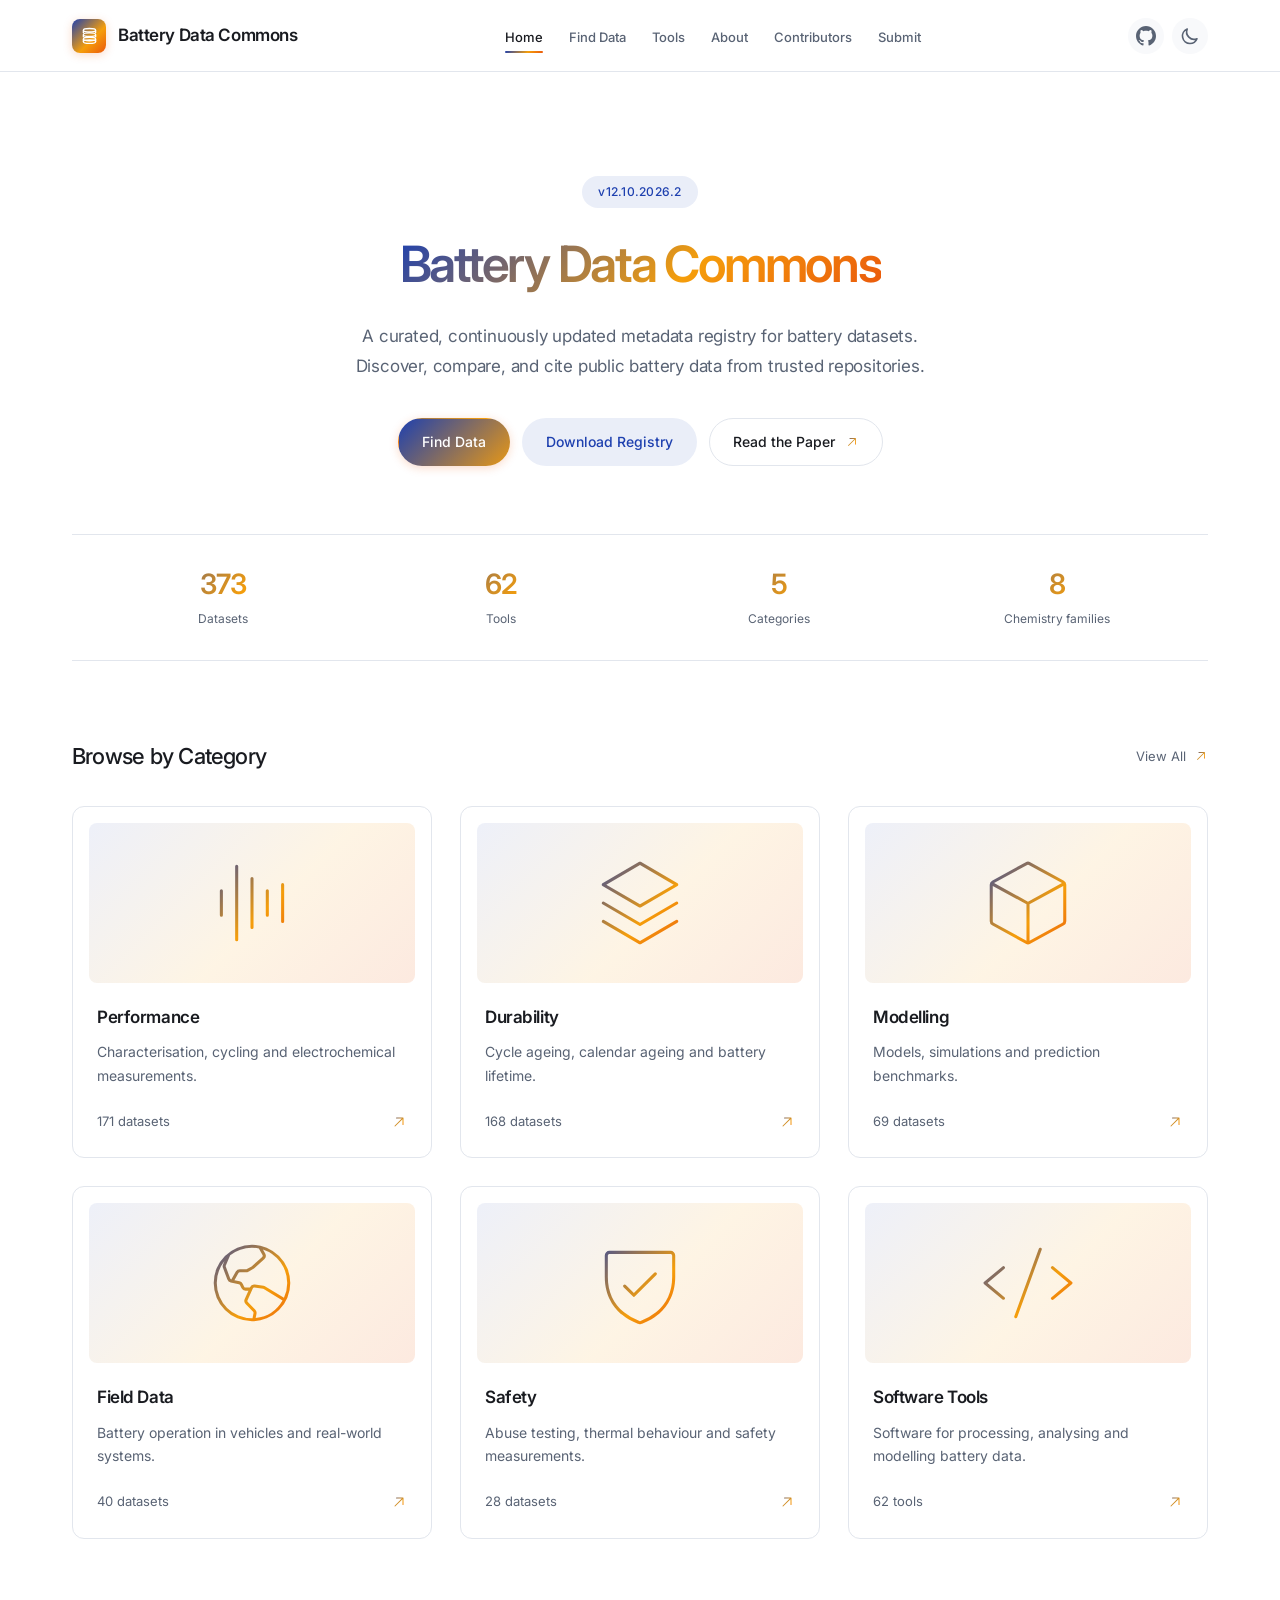
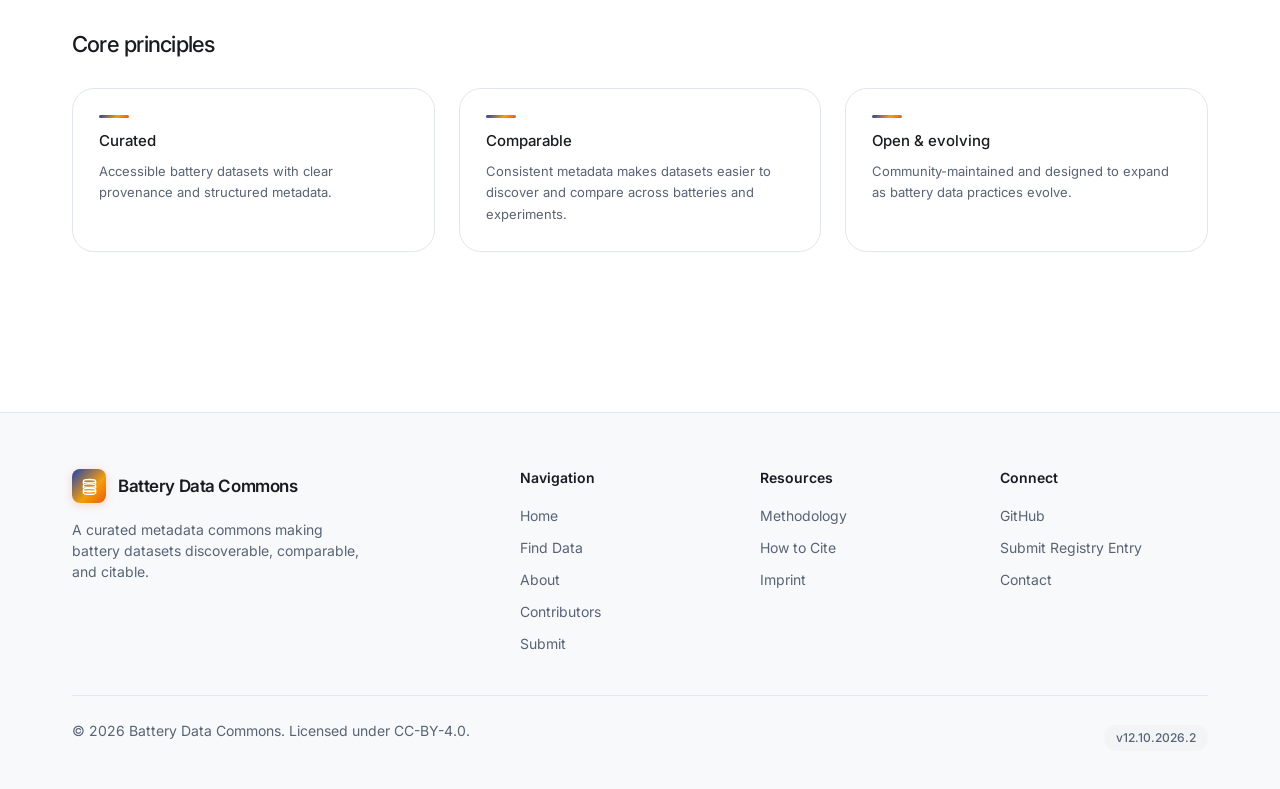
==== commit 4cc3e5b9: "Use G.dosReis@ed.ac.uk as the contact email in the page footers" ====
--- a/BatteryDataCommons/index.html
+++ b/BatteryDataCommons/index.html
@@ -211,7 +211,7 @@
             <li><a href="https://github.com/BatteryCommons/BatteryCommons.github.io" target="_blank"
                 rel="noopener">GitHub</a></li>
                         <li><a href="contribute.html">Submit Registry Entry</a></li>
-            <li><a href="mailto:contact@battery-data-commons.org">Contact</a></li>
+            <li><a href="mailto:G.dosReis@ed.ac.uk">Contact</a></li>
           </ul>
         </div>
       </div>
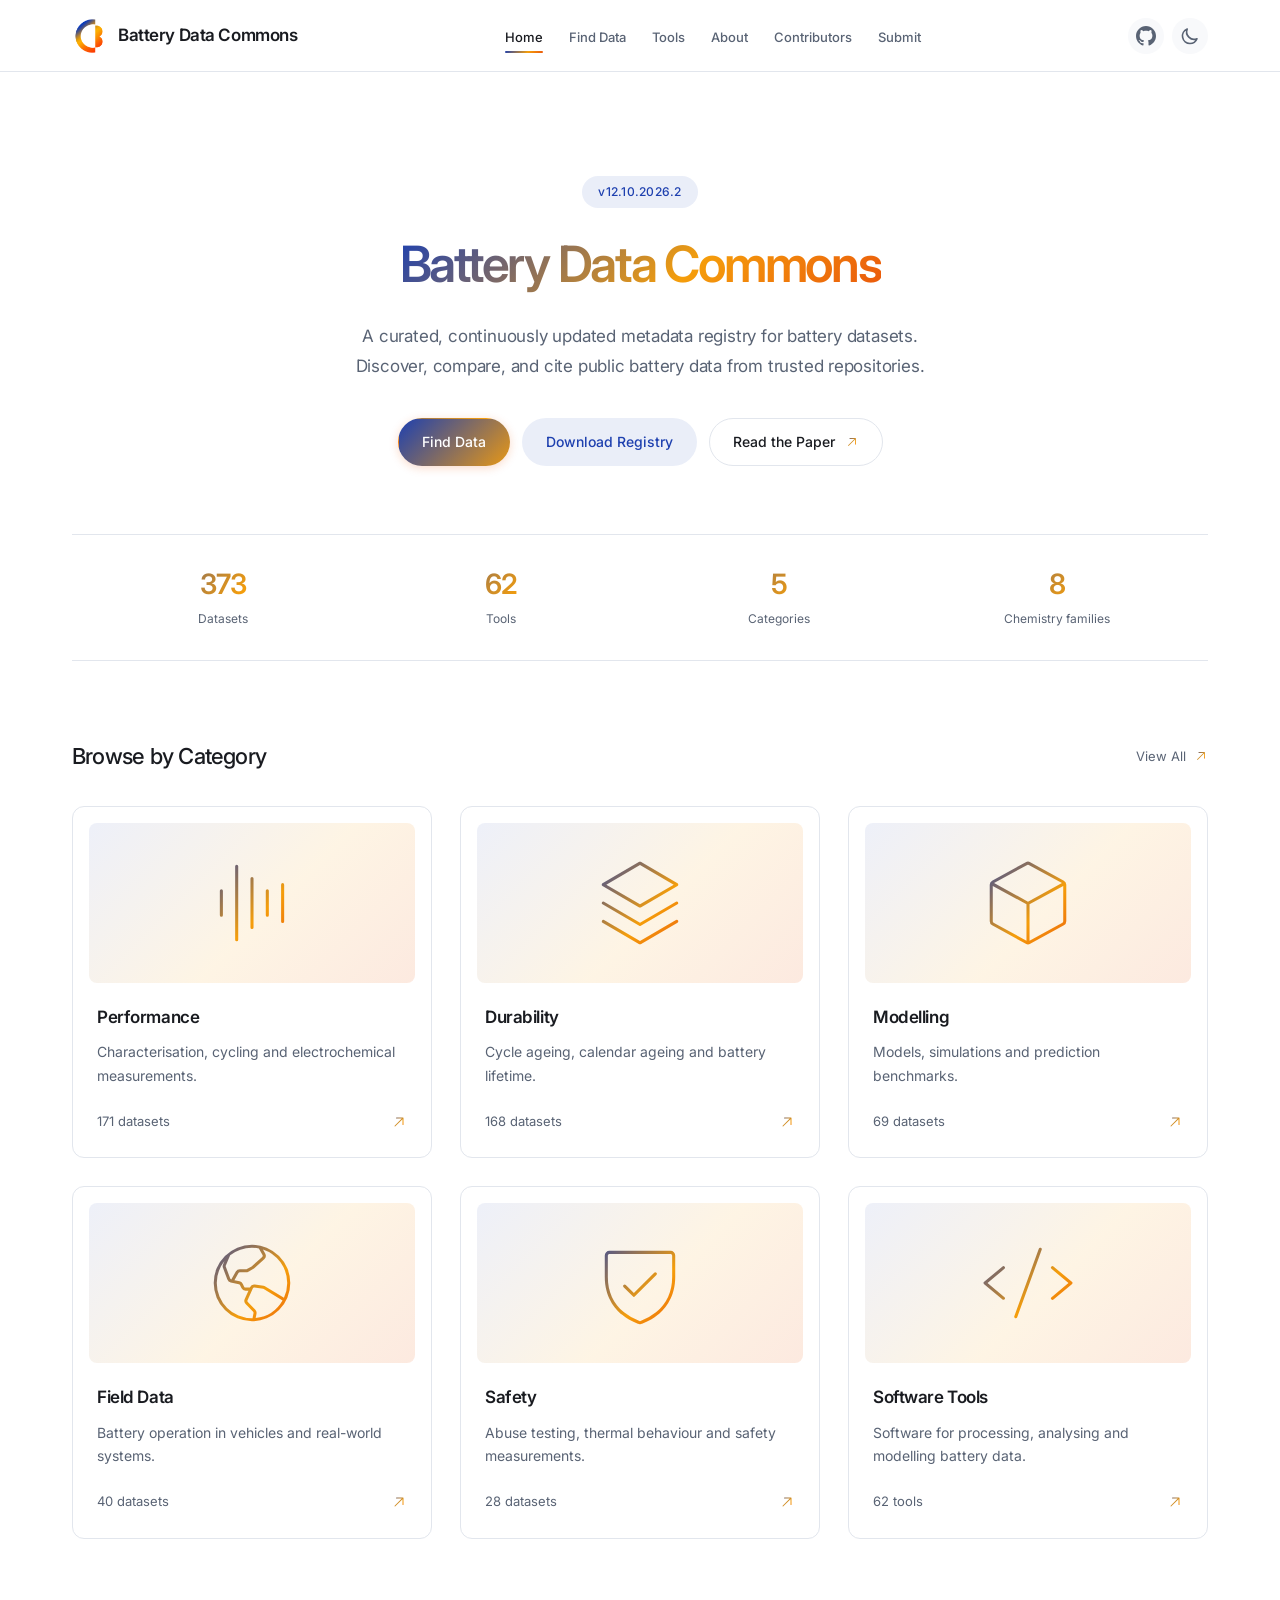
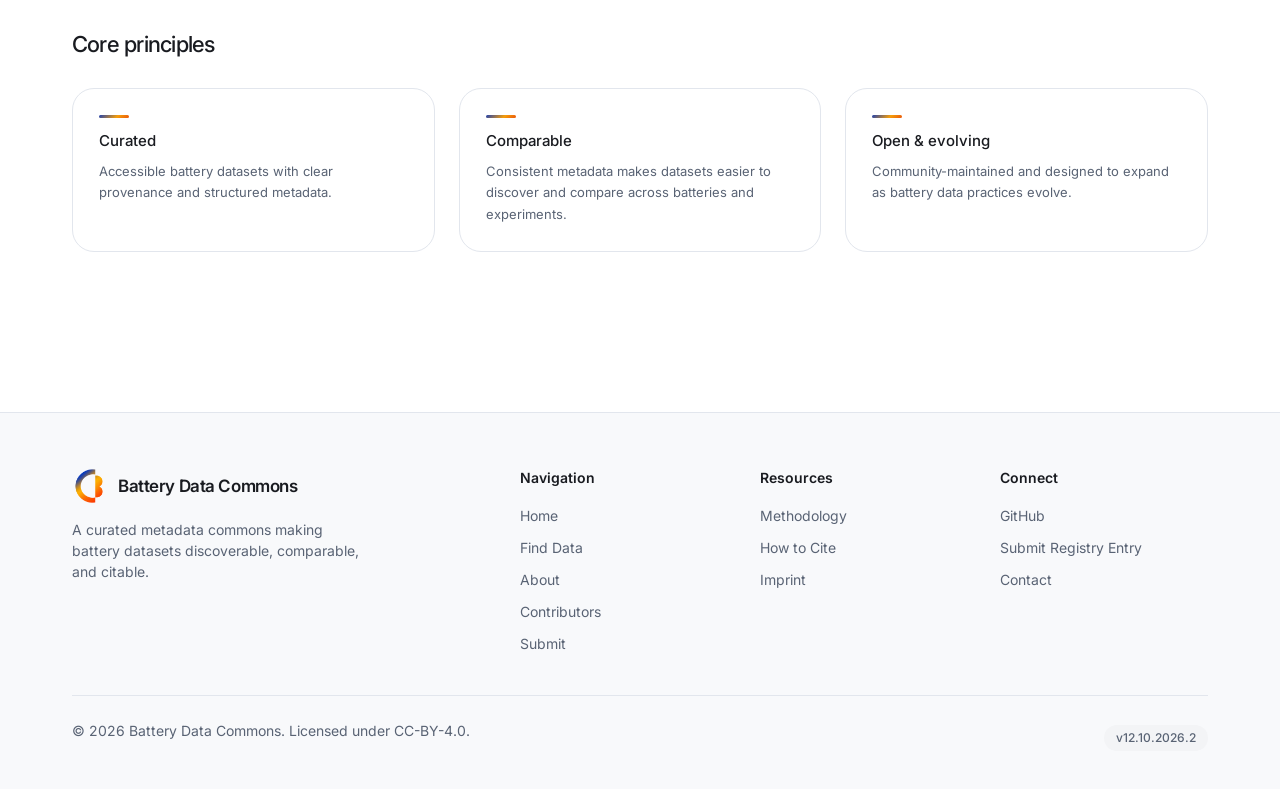
==== commit 41d350e2: "Add site favicon" ====
--- a/BatteryDataCommons/index.html
+++ b/BatteryDataCommons/index.html
@@ -11,6 +11,7 @@
   </script>
   <meta name="viewport" content="width=device-width, initial-scale=1.0">
   <title>Battery Data Commons — Curated Metadata for Battery Datasets</title>
+  <link rel="icon" href="css/favicon.ico">
   <meta name="description"
     content="A curated, continuously updated metadata commons for battery datasets. Discover, compare, and cite public battery datasets from trusted repositories.">
 
@@ -101,7 +102,7 @@
         <div class="hero-actions">
           <a href="find-data.html" class="catalogue-primary">Find Data</a>
           <a data-excel-download class="catalogue-secondary" hidden>Download Registry</a>
-          <a href="https://www.sciencedirect.com/science/article/pii/S2666546821000355?via%3Dihub"
+          <a href="https://doi.org/10.1016/j.joule.2026.102712"
             class="catalogue-paper" target="_blank" rel="noopener noreferrer">Read the Paper <span class="icon-mask icon-arrow action-arrow" aria-hidden="true"></span></a>
         </div>
       </div>
--- a/BatteryDataCommons/css/catalogue.css
+++ b/BatteryDataCommons/css/catalogue.css
@@ -40,8 +40,8 @@
 [data-theme="dark"] .nav { background: var(--color-bg-primary); }
 .nav-inner { gap: 28px; }
 .nav-logo { font-size: 17px; font-weight: 600; letter-spacing: -.025em; }
-.nav-logo-icon { flex-shrink: 0; width: 34px; height: 34px; color: #fff; background: var(--color-accent-gradient); border-radius: var(--radius-md); box-shadow: var(--shadow-accent); }
-.nav-logo-icon svg { width: 21px; height: 21px; stroke: currentColor; }
+.nav-logo-icon { flex-shrink: 0; width: 34px; height: 34px; background: url('bdc-logo.png') center / contain no-repeat; }
+.nav-logo-icon svg { display: none; }
 .nav-links { gap: 26px; }
 .nav-links li { margin: 0; }
 .nav-links a { font-size: 13px; }
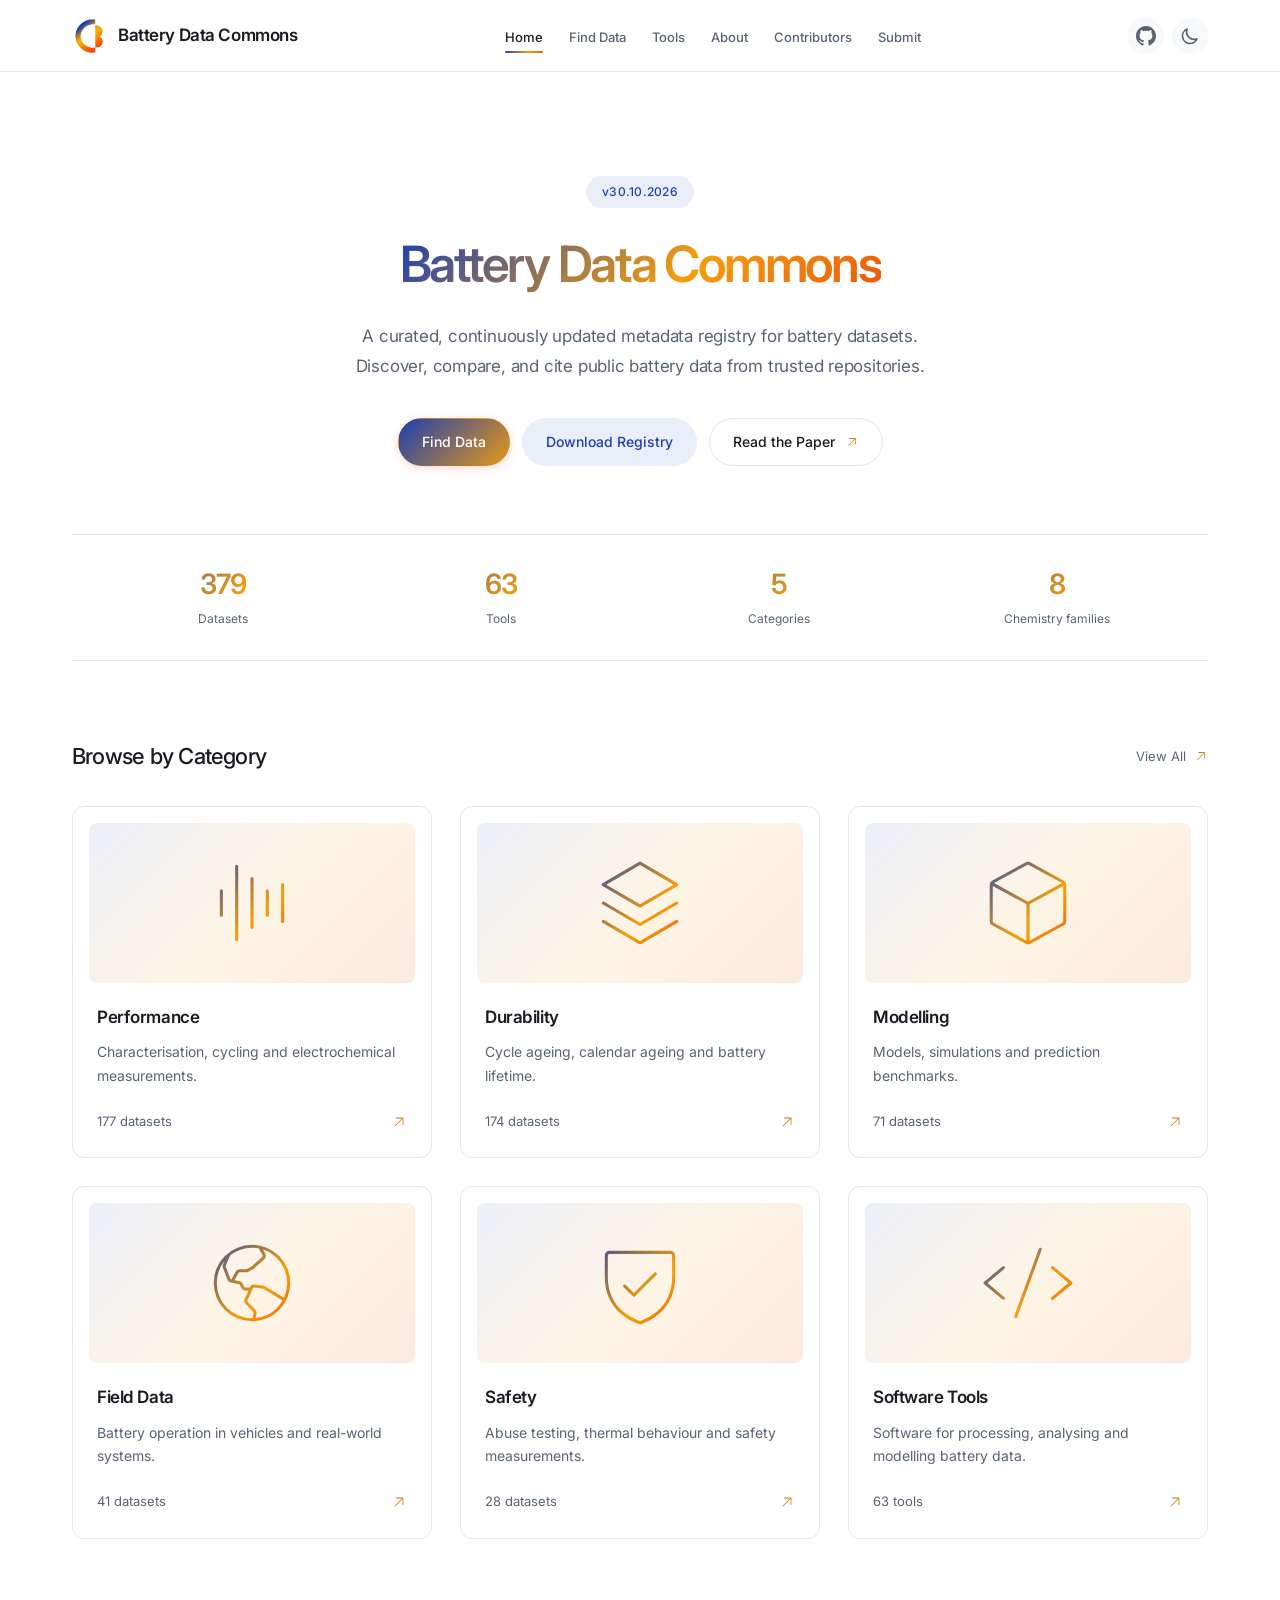
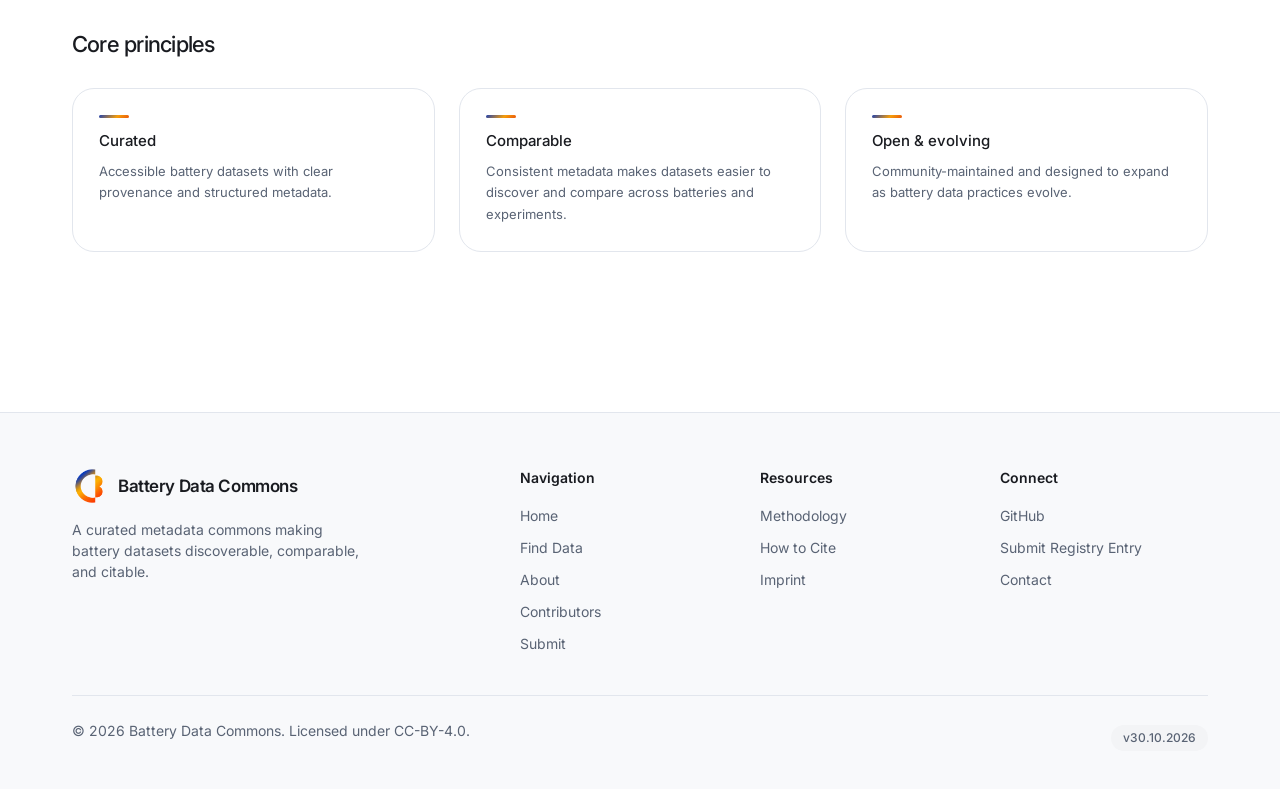
==== commit 0e99bfbf: "Release the v30.10.2026 registry: 379 datasets and 63 tools - One version label on the website, in E" ====
--- a/BatteryDataCommons/index.html
+++ b/BatteryDataCommons/index.html
@@ -94,7 +94,7 @@
     <section class="hero">
       <div class="container hero-content">
         <div class="release-line" data-release-details hidden>
-          <span class="version-badge">v13.09.2026</span>
+          <span class="version-badge" data-release-version hidden></span>
         </div>
         <h1>Battery Data Commons</h1>
         <p class="hero-description"><span>A curated, continuously updated metadata registry for battery datasets.</span>
@@ -218,14 +218,14 @@
       </div>
       <div class="footer-bottom">
         <p>© 2026 Battery Data Commons. Licensed under CC-BY-4.0.</p>
-        <span class="version-badge">v13.09.2026</span>
+        <span class="version-badge" data-release-version hidden></span>
       </div>
     </div>
   </footer>
 
   <!-- Scripts -->
   <script src="js/data.js?v=20260913"></script>
-  <script src="js/ui.js?v=20260913b"></script>
+  <script src="js/ui.js?v=20261030"></script>
   <script>
     // Initialize homepage
     document.addEventListener('DOMContentLoaded', async function () {
@@ -266,7 +266,7 @@
       document.getElementById('categories-grid').innerHTML = categoryCards;
     });
   </script>
-  <script src="js/release.js?v=20260917a"></script>
+  <script src="js/release.js?v=20261030"></script>
 </body>
 
 </html>
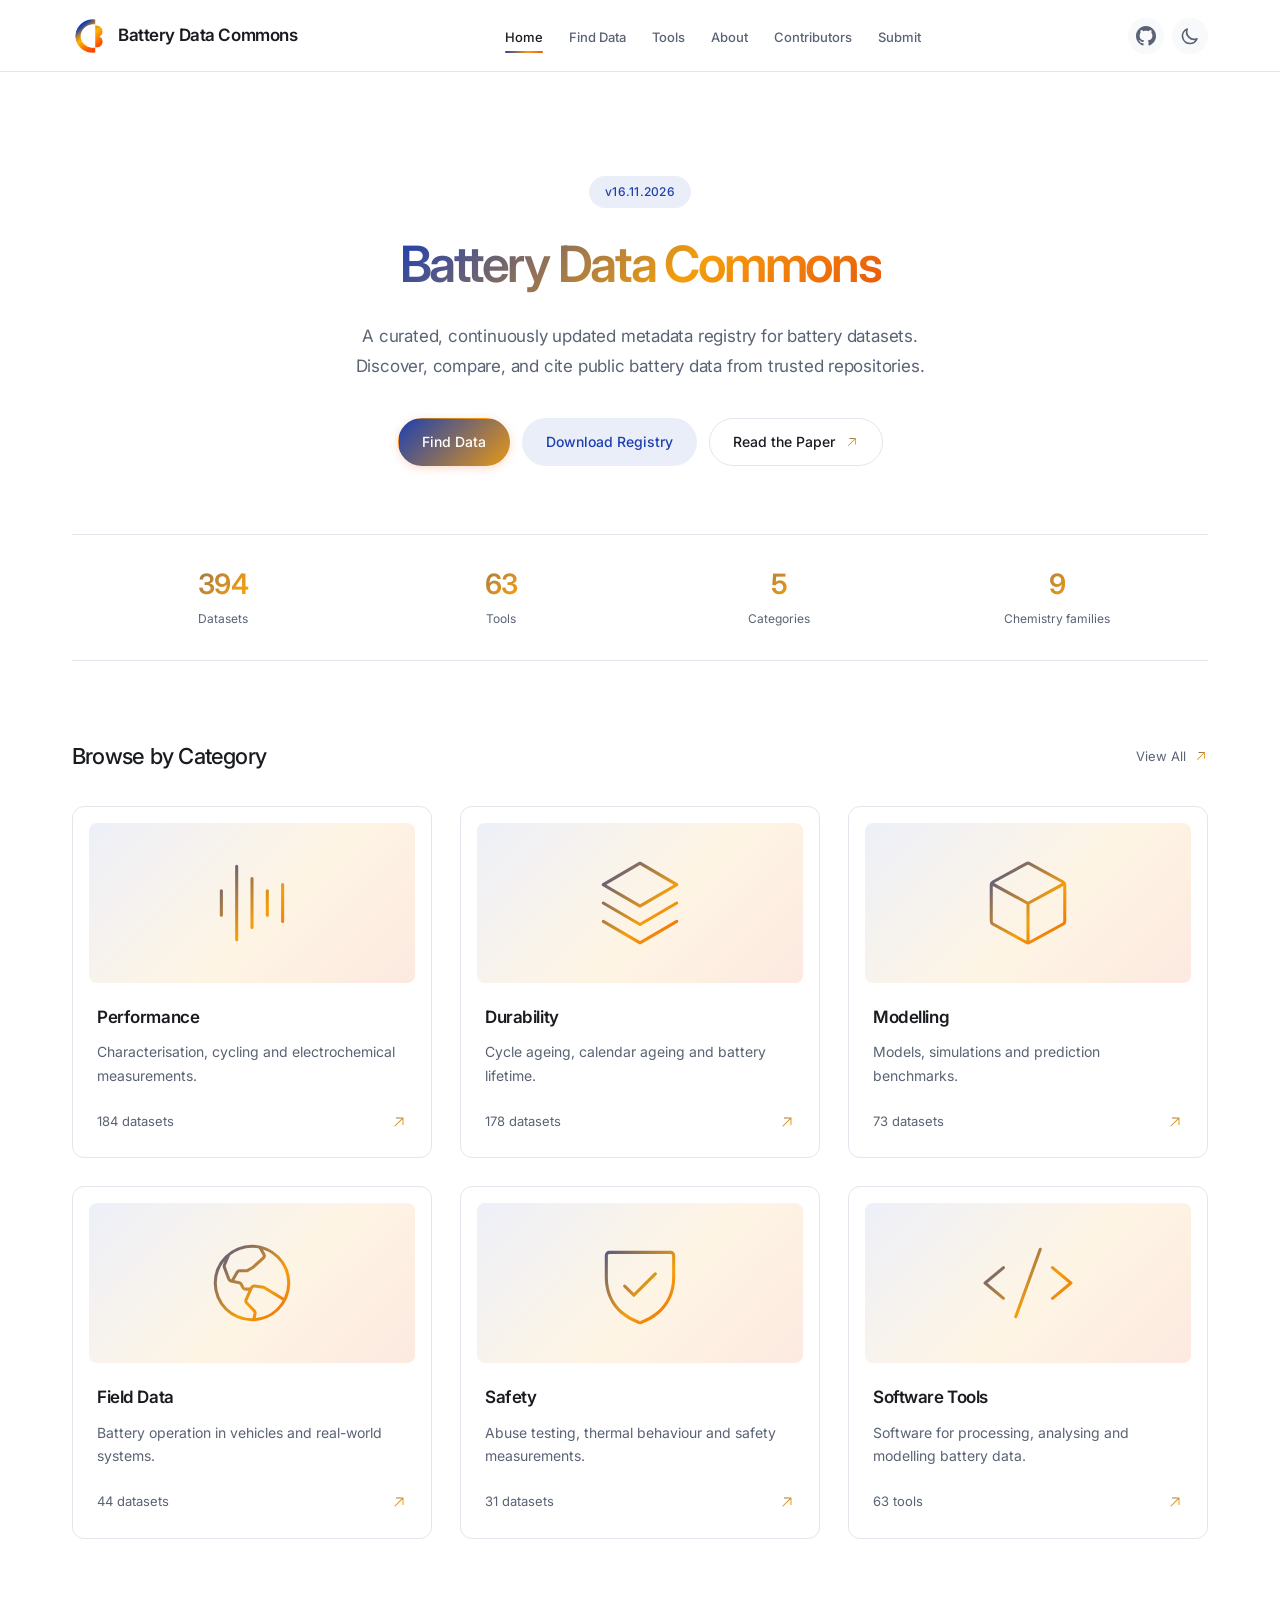
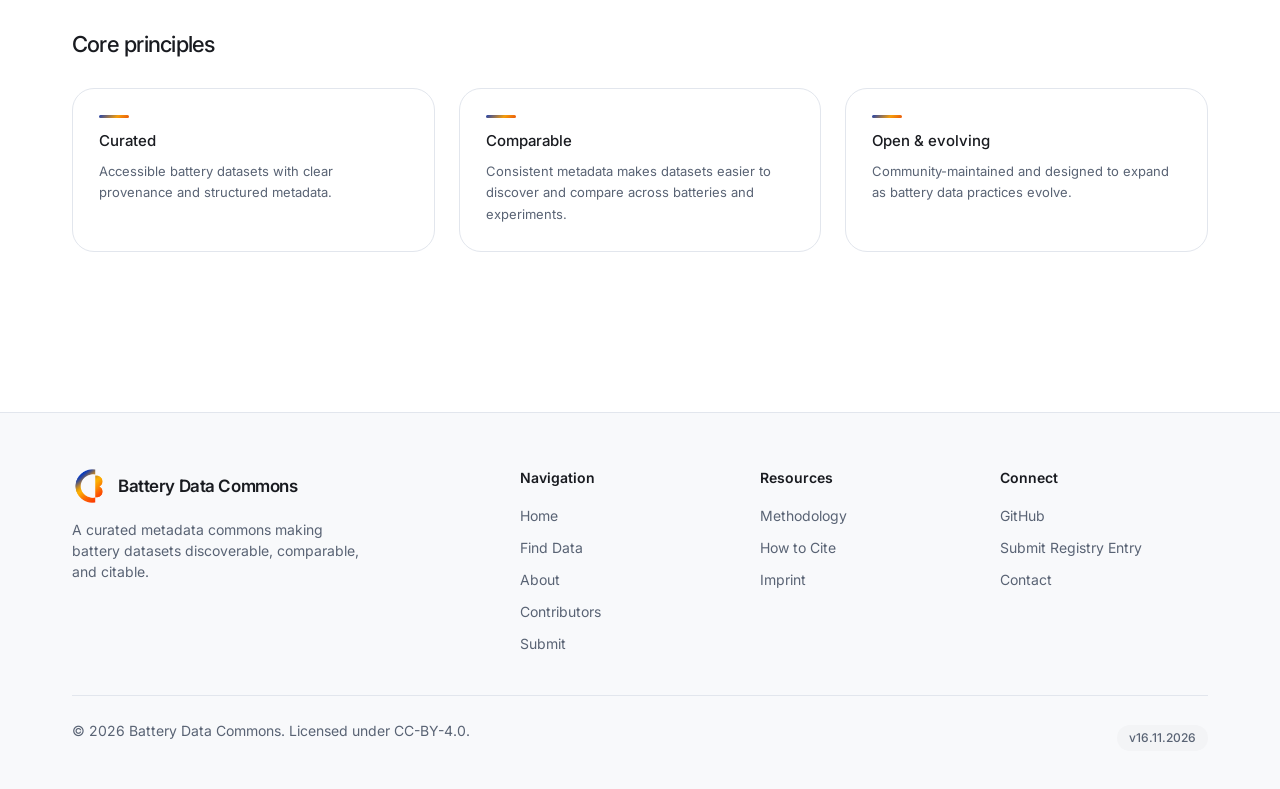
==== commit 85d0bd65: "Release v16.11.2026 from BatteryCommons/BatteryDataCommons@d253da4" ====
--- a/BatteryDataCommons/index.html
+++ b/BatteryDataCommons/index.html
@@ -224,8 +224,8 @@
   </footer>
 
   <!-- Scripts -->
-  <script src="js/data.js?v=20260913"></script>
-  <script src="js/ui.js?v=20261030"></script>
+  <script src="js/data.js?v=20261115"></script>
+  <script src="js/ui.js?v=20261115"></script>
   <script>
     // Initialize homepage
     document.addEventListener('DOMContentLoaded', async function () {
--- a/BatteryDataCommons/css/pages.css
+++ b/BatteryDataCommons/css/pages.css
@@ -627,6 +627,13 @@
 
 .detail-publication:hover {
     color: var(--color-accent-primary);
+}
+
+.detail-publication-authors {
+    display: block;
+    margin-top: 0.2rem;
+    color: var(--color-text-tertiary);
+    font-size: var(--text-xs);
 }
 
 .detail-empty-note {
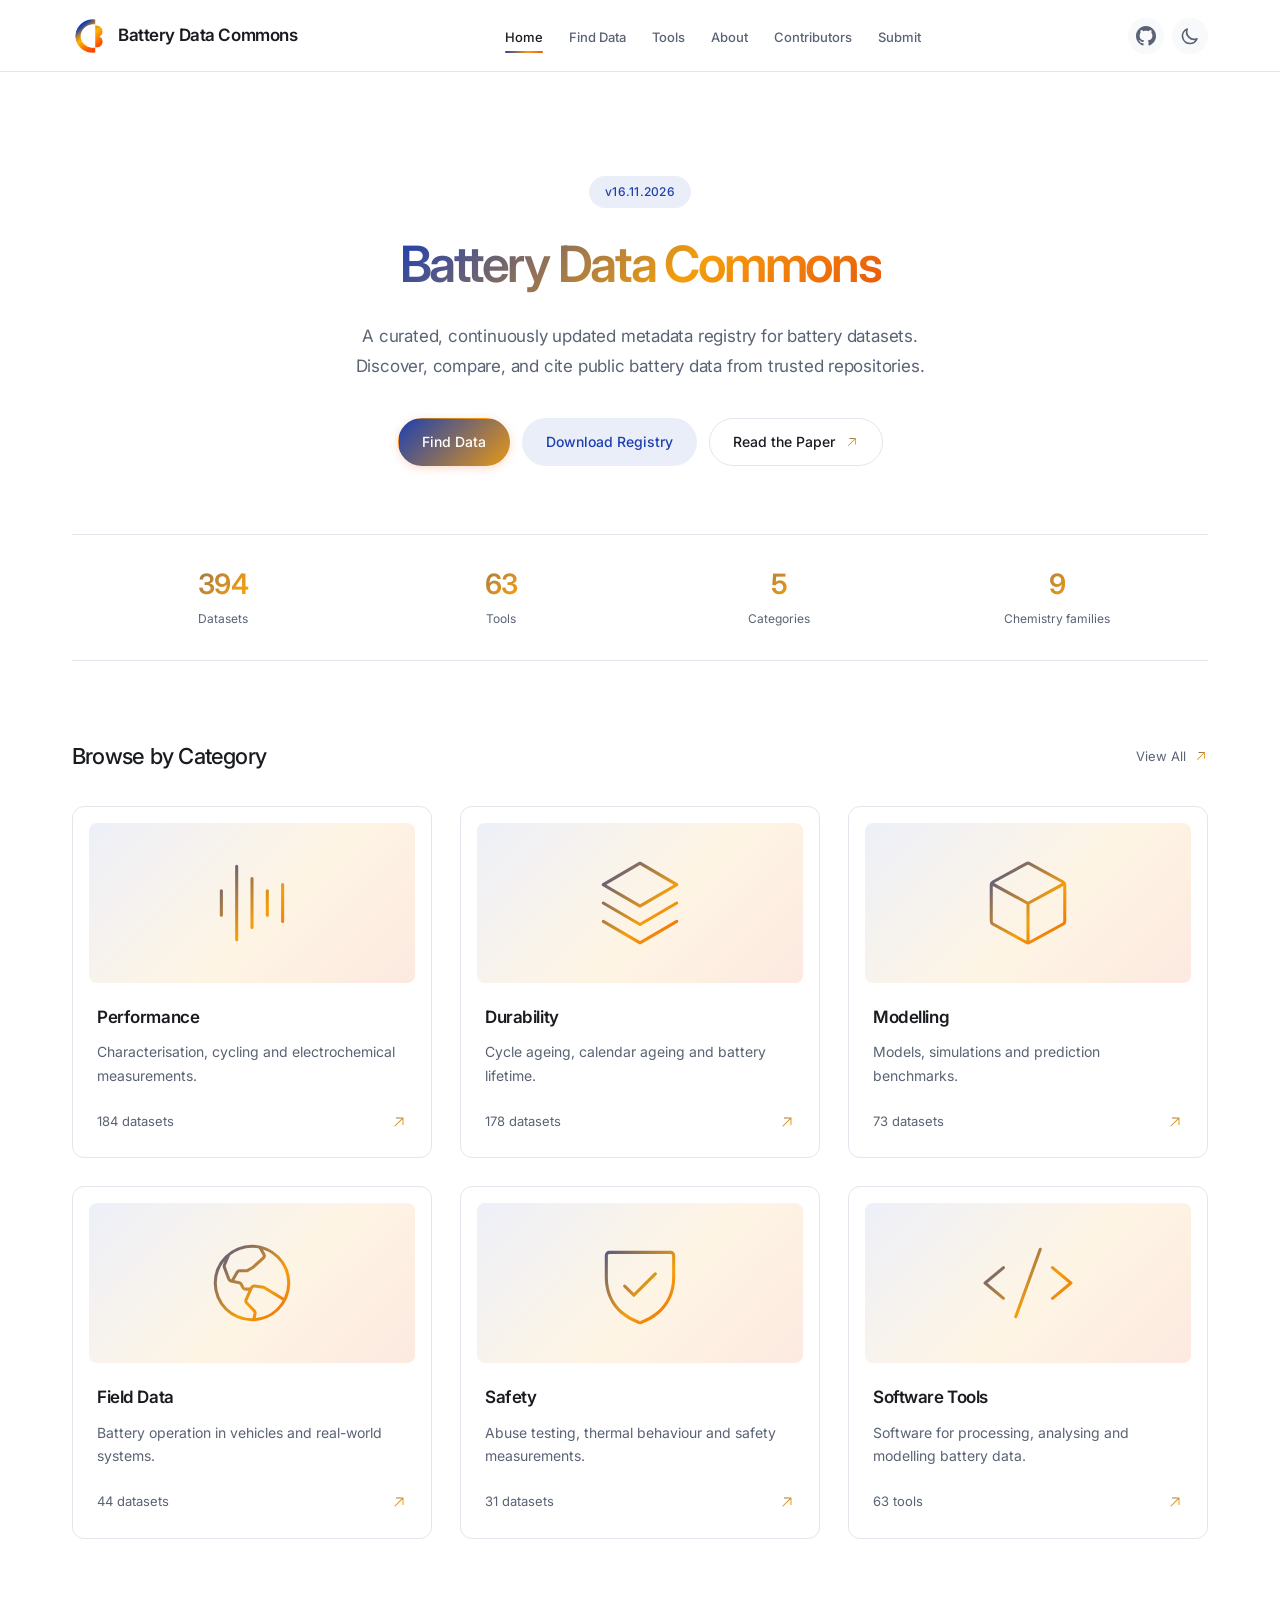
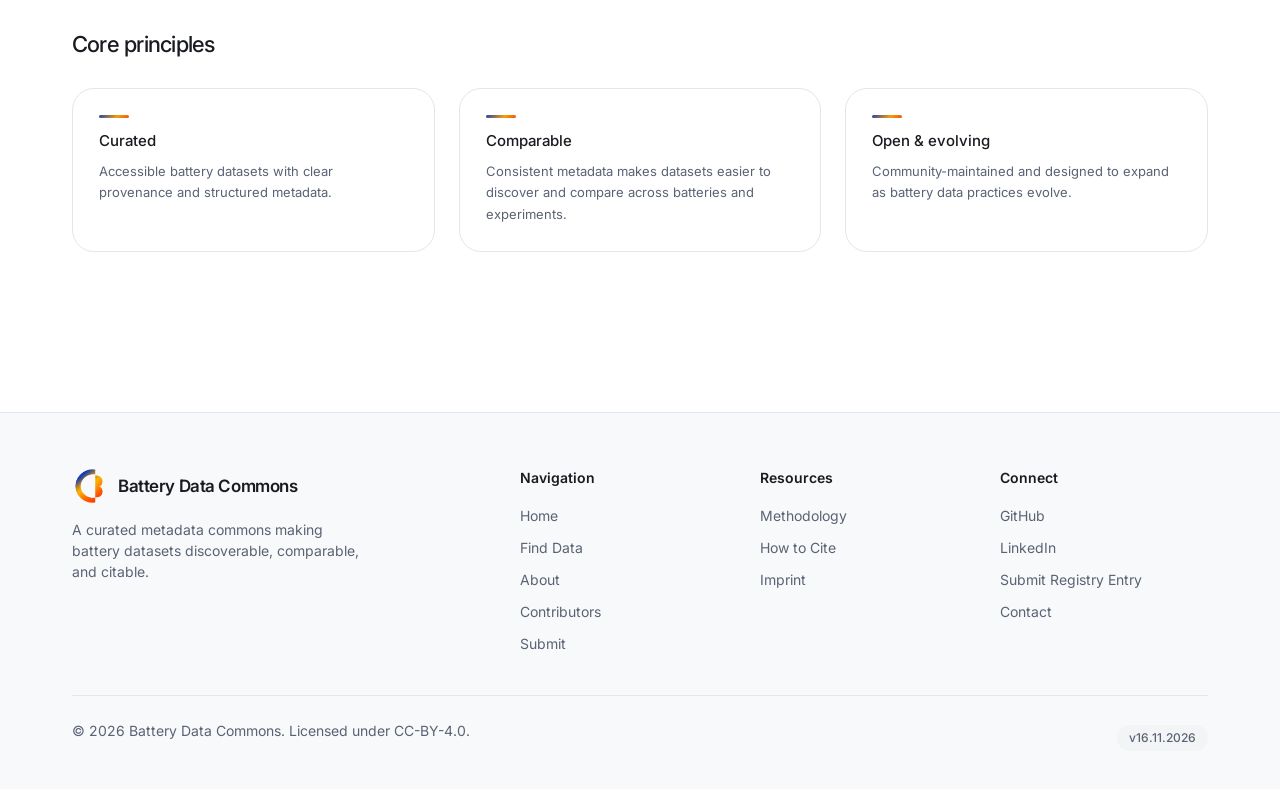
==== commit 346f48c9: "Release v16.11.2026 from BatteryCommons/BatteryDataCommons@e4c964f" ====
--- a/BatteryDataCommons/index.html
+++ b/BatteryDataCommons/index.html
@@ -211,6 +211,7 @@
           <ul class="footer-links">
             <li><a href="https://github.com/BatteryCommons/BatteryCommons.github.io" target="_blank"
                 rel="noopener">GitHub</a></li>
+            <li><a href="https://www.linkedin.com/company/battery-data-commons/" target="_blank" rel="noopener">LinkedIn</a></li>
                         <li><a href="contribute.html">Submit Registry Entry</a></li>
             <li><a href="mailto:G.dosReis@ed.ac.uk">Contact</a></li>
           </ul>
